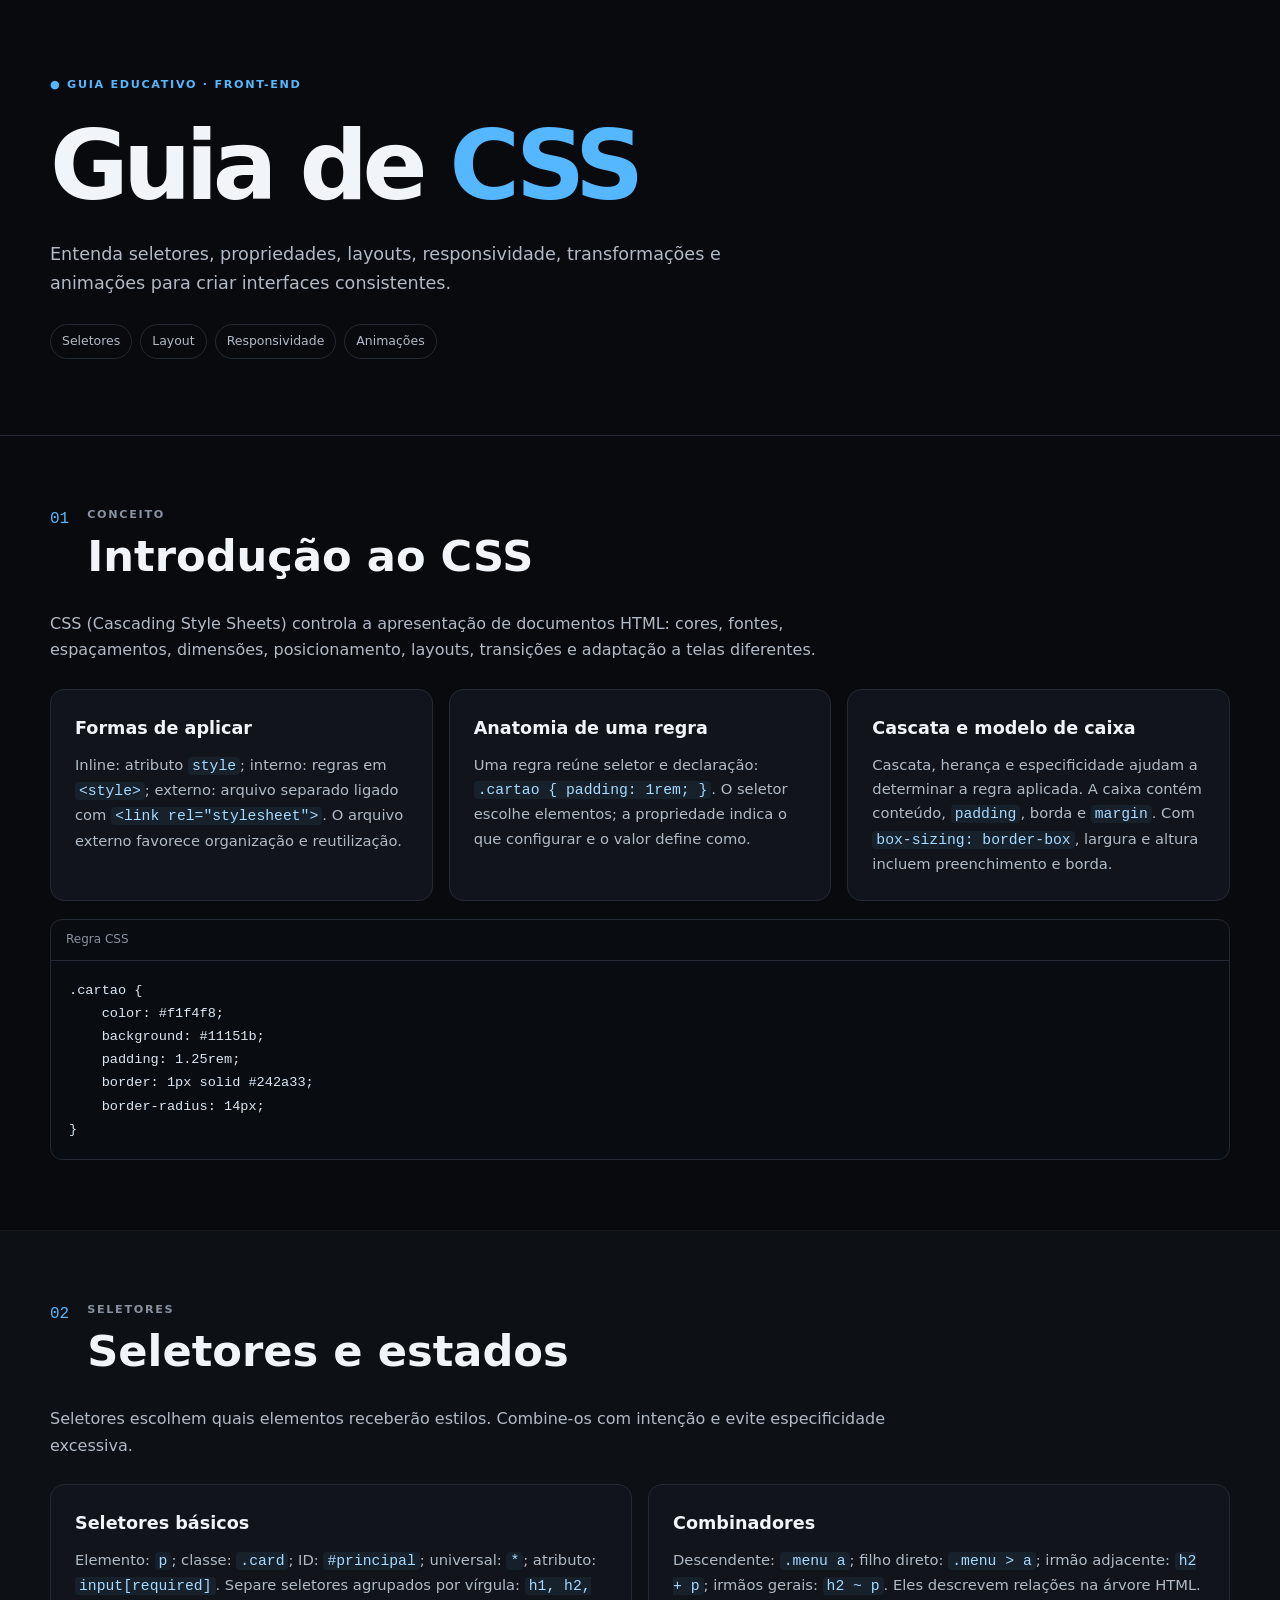
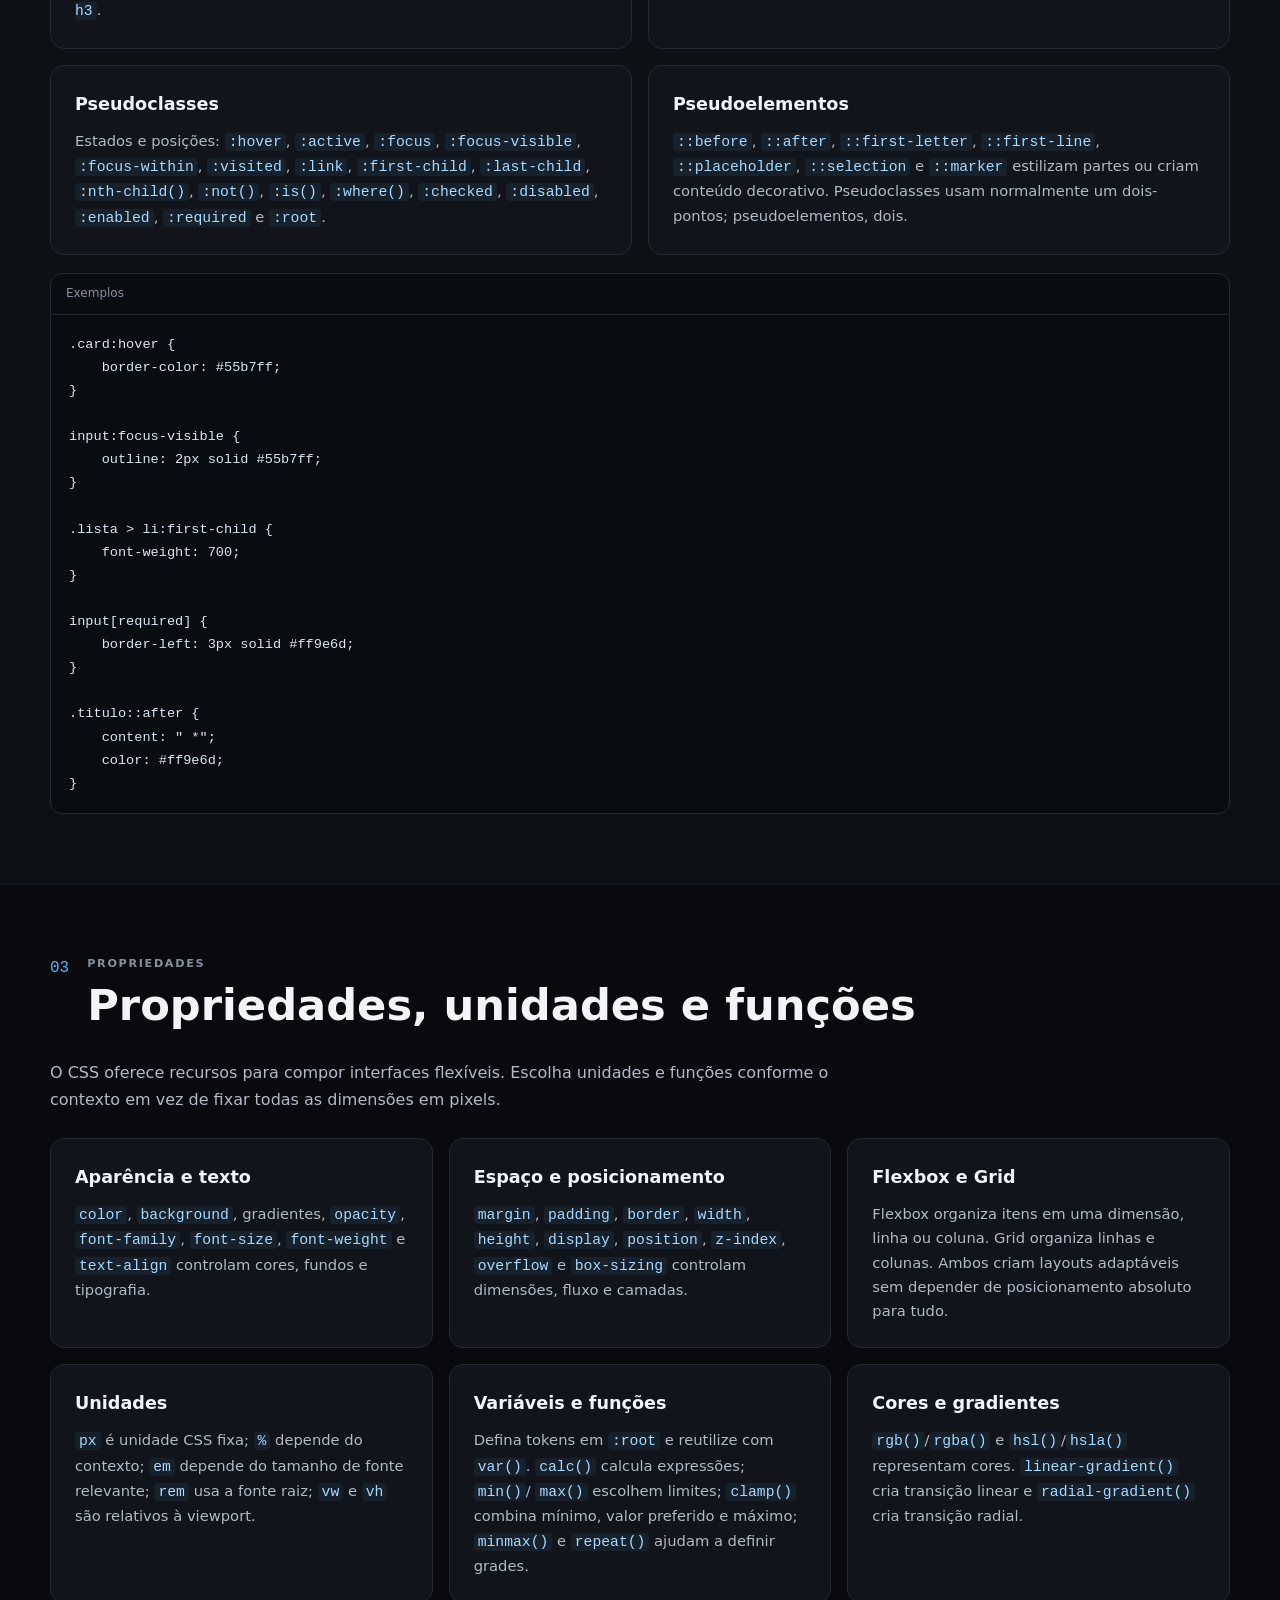
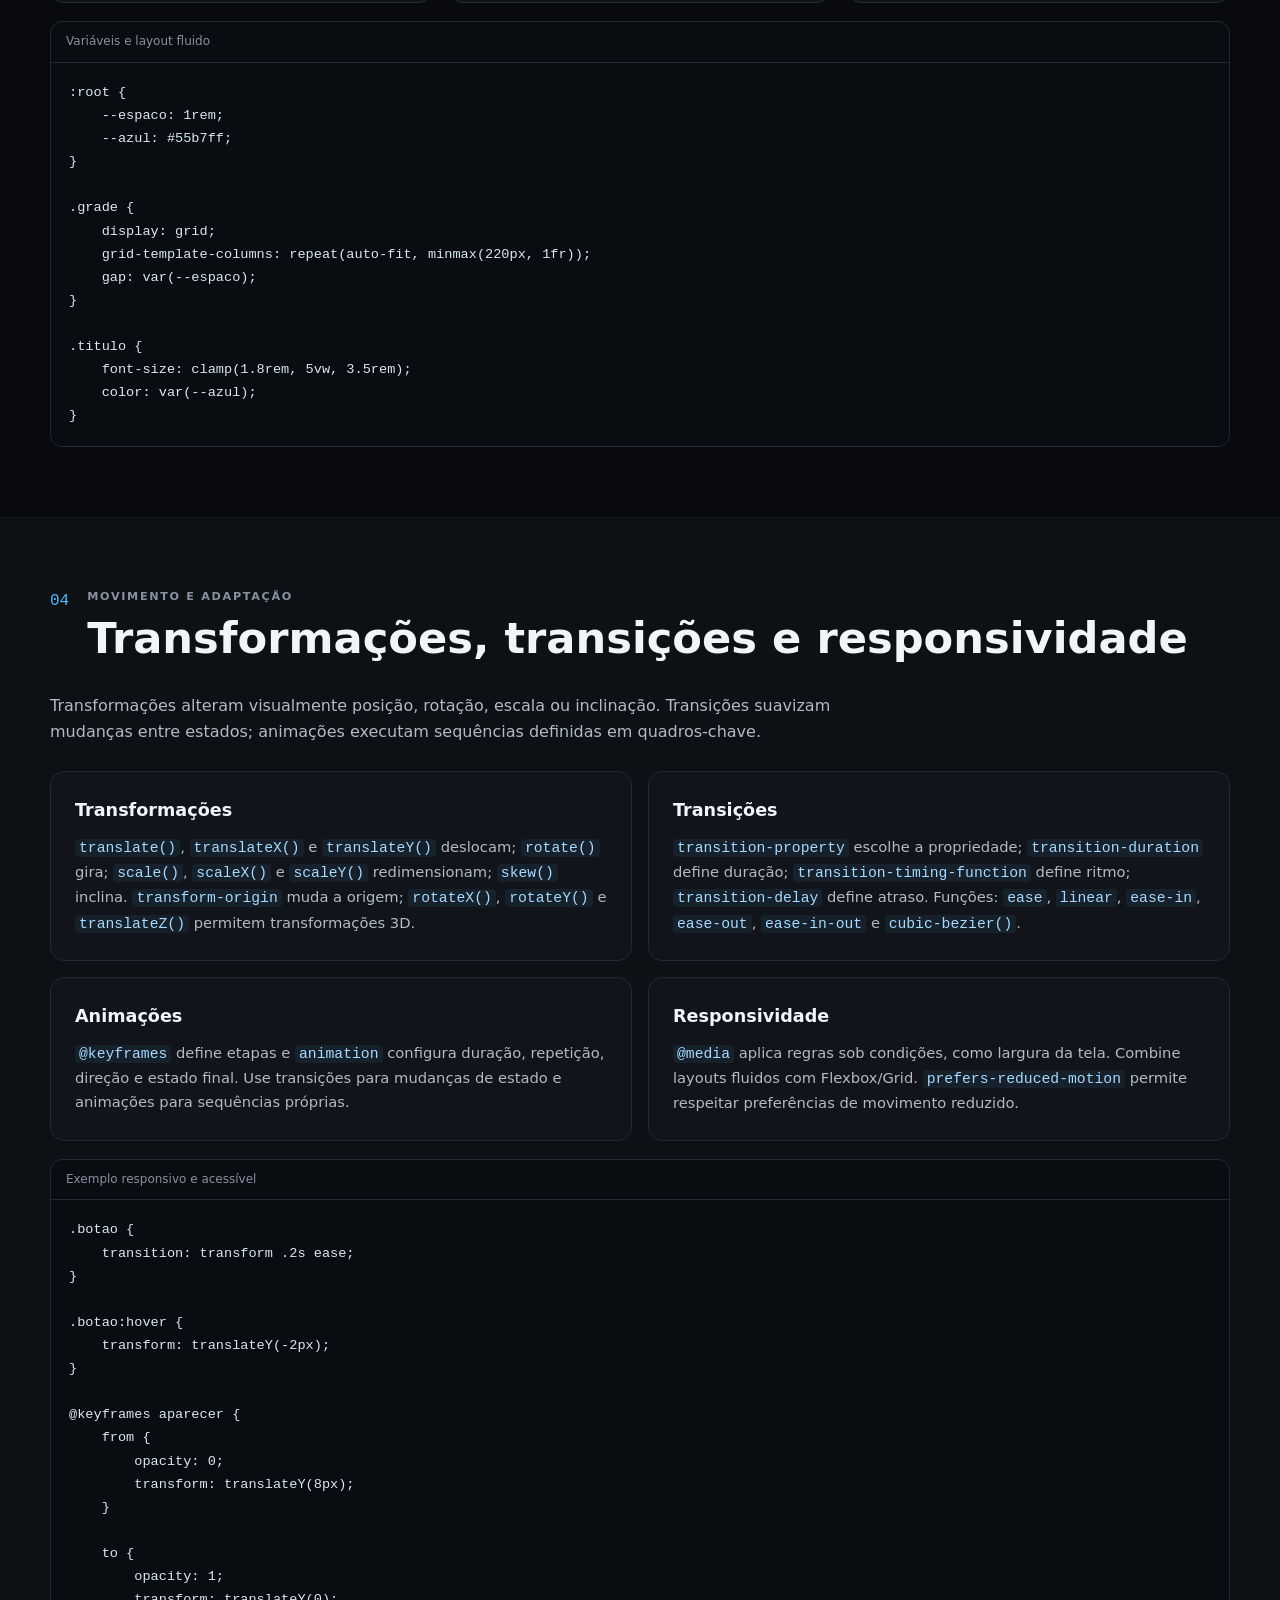
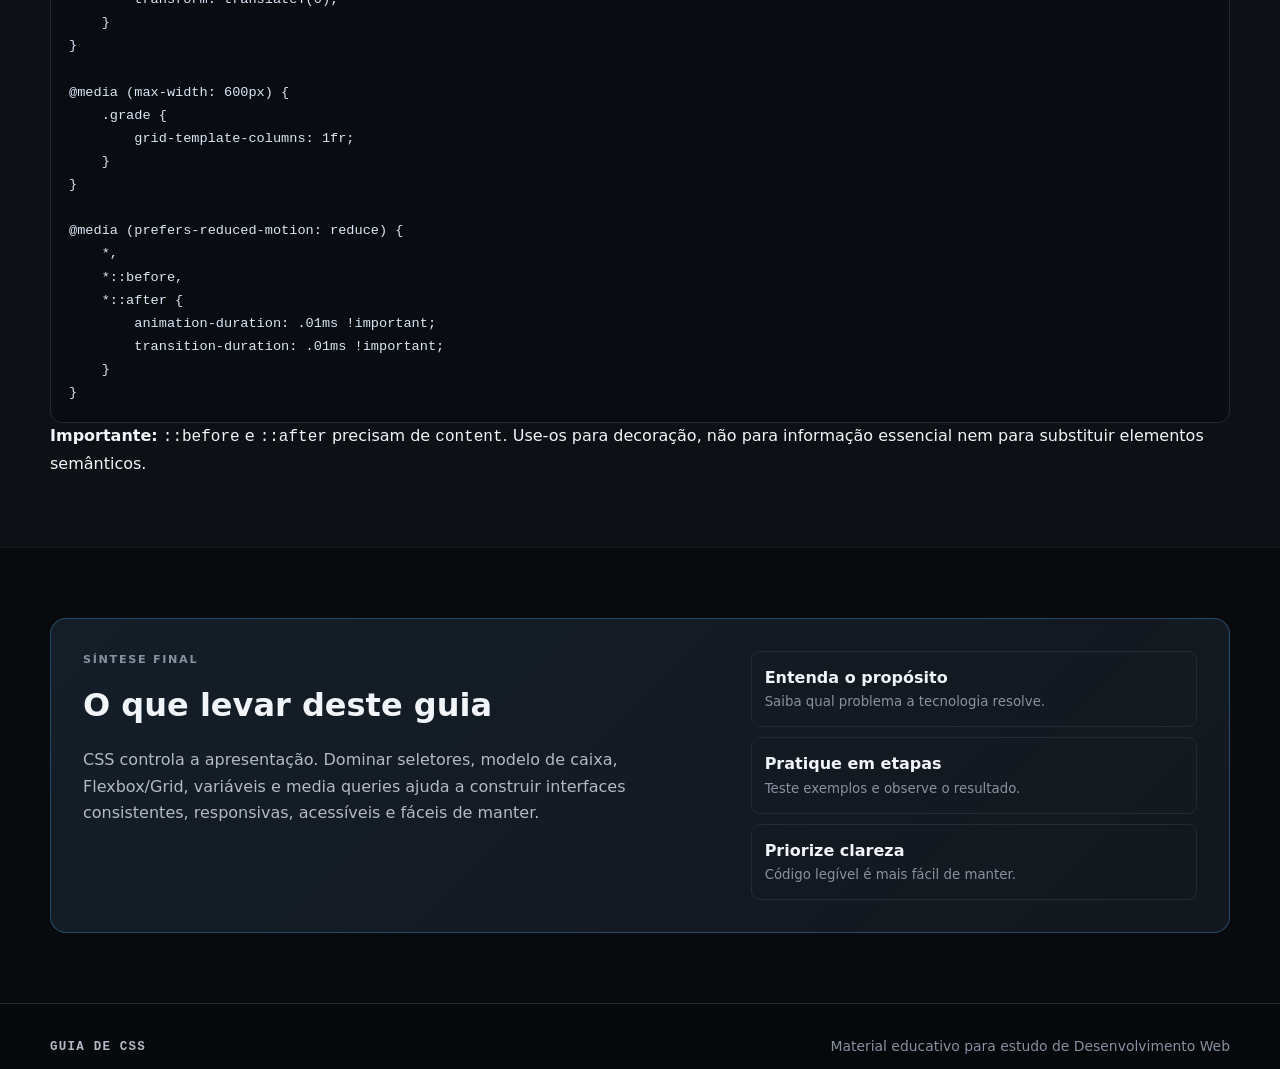
==== Guia/css.html @ 38a12466 "Atualizado" ====
<!DOCTYPE html>
<html lang="pt-BR">
<head>
    <meta charset="UTF-8">
    <meta name="viewport" content="width=device-width, initial-scale=1.0">
    <meta
        name="description"
        content="Entenda seletores, propriedades, layouts, responsividade, transformações e animações para criar interfaces consistentes."
    >
    <title>Guia de CSS | Guia Front-end</title>
    <link rel="stylesheet" href="estilo/guia.css">
</head>

<body>
    <header class="hero">
        <div class="container">
            <div class="point-one">
                ● GUIA EDUCATIVO · FRONT-END
            </div>

            <h1>
                Guia de <span>CSS</span>
            </h1>

            <p>
                Entenda seletores, propriedades, layouts, responsividade,
                transformações e animações para criar interfaces consistentes.
            </p>

            <div class="tags">
                <span>Seletores</span>
                <span>Layout</span>
                <span>Responsividade</span>
                <span>Animações</span>
            </div>

        </div>
    </header>

    <main>
        <section id="introducao">
            <div class="container">
                <div class="heading">
                    <span class="num">01</span>

                    <div>
                        <span class="label">CONCEITO</span>
                        <h2>Introdução ao CSS</h2>
                    </div>
                </div>

                <p class="introduction">
                    CSS (Cascading Style Sheets) controla a apresentação
                    de documentos HTML: cores, fontes, espaçamentos,
                    dimensões, posicionamento, layouts, transições e
                    adaptação a telas diferentes.
                </p>

                <div class="grid">
                    <article class="card">
                        <h3>Formas de aplicar</h3>

                        <p>
                            Inline: atributo <code>style</code>; interno:
                            regras em <code>&lt;style&gt;</code>; externo:
                            arquivo separado ligado com
                            <code>&lt;link rel="stylesheet"&gt;</code>.
                            O arquivo externo favorece organização e reutilização.
                        </p>
                    </article>

                    <article class="card">
                        <h3>Anatomia de uma regra</h3>

                        <p>
                            Uma regra reúne seletor e declaração:
                            <code>.cartao { padding: 1rem; }</code>.
                            O seletor escolhe elementos; a propriedade indica
                            o que configurar e o valor define como.
                        </p>
                    </article>

                    <article class="card">
                        <h3>Cascata e modelo de caixa</h3>

                        <p>
                            Cascata, herança e especificidade ajudam a
                            determinar a regra aplicada. A caixa contém
                            conteúdo, <code>padding</code>, borda e
                            <code>margin</code>. Com
                            <code>box-sizing: border-box</code>, largura
                            e altura incluem preenchimento e borda.
                        </p>
                    </article>
                </div>

                <!-- Exemplo de código -->
                <div class="code">
                    <div class="code-title">Regra CSS</div>

                    <pre><code>.cartao {
    color: #f1f4f8;
    background: #11151b;
    padding: 1.25rem;
    border: 1px solid #242a33;
    border-radius: 14px;
}</code></pre>
                </div>
            </div>
        </section>

        <section class="dark" id="fundamentos">
            <div class="container">
                <div class="heading">
                    <span class="num">02</span>

                    <div>
                        <span class="label">SELETORES</span>
                        <h2>Seletores e estados</h2>
                    </div>
                </div>

                <p class="introduction">
                    Seletores escolhem quais elementos receberão estilos.
                    Combine-os com intenção e evite especificidade excessiva.
                </p>

                <div class="grid two">
                    <article class="card">
                        <h3>Seletores básicos</h3>

                        <p>
                            Elemento: <code>p</code>; classe: <code>.card</code>;
                            ID: <code>#principal</code>; universal:
                            <code>*</code>; atributo:
                            <code>input[required]</code>. Separe seletores
                            agrupados por vírgula: <code>h1, h2, h3</code>.
                        </p>
                    </article>

                    <article class="card">
                        <h3>Combinadores</h3>

                        <p>
                            Descendente: <code>.menu a</code>; filho direto:
                            <code>.menu &gt; a</code>; irmão adjacente:
                            <code>h2 + p</code>; irmãos gerais:
                            <code>h2 ~ p</code>. Eles descrevem relações
                            na árvore HTML.
                        </p>
                    </article>

                    <article class="card">
                        <h3>Pseudoclasses</h3>

                        <p>
                            Estados e posições:
                            <code>:hover</code>, <code>:active</code>,
                            <code>:focus</code>, <code>:focus-visible</code>,
                            <code>:focus-within</code>, <code>:visited</code>,
                            <code>:link</code>, <code>:first-child</code>,
                            <code>:last-child</code>, <code>:nth-child()</code>,
                            <code>:not()</code>, <code>:is()</code>,
                            <code>:where()</code>, <code>:checked</code>,
                            <code>:disabled</code>, <code>:enabled</code>,
                            <code>:required</code> e <code>:root</code>.
                        </p>
                    </article>

                    <article class="card">
                        <h3>Pseudoelementos</h3>

                        <p>
                            <code>::before</code>, <code>::after</code>,
                            <code>::first-letter</code>,
                            <code>::first-line</code>,
                            <code>::placeholder</code>,
                            <code>::selection</code> e <code>::marker</code>
                            estilizam partes ou criam conteúdo decorativo.
                            Pseudoclasses usam normalmente um dois-pontos;
                            pseudoelementos, dois.
                        </p>
                    </article>
                </div>

                <!-- Exemplos de seletores -->
                <div class="code">
                    <div class="code-title">Exemplos</div>

                    <pre><code>.card:hover {
    border-color: #55b7ff;
}

input:focus-visible {
    outline: 2px solid #55b7ff;
}

.lista &gt; li:first-child {
    font-weight: 700;
}

input[required] {
    border-left: 3px solid #ff9e6d;
}

.titulo::after {
    content: " *";
    color: #ff9e6d;
}</code></pre>
                </div>
            </div>
        </section>

        <section id="exemplos">
            <div class="container">
                <div class="heading">
                    <span class="num">03</span>

                    <div>
                        <span class="label">PROPRIEDADES</span>
                        <h2>Propriedades, unidades e funções</h2>
                    </div>
                </div>

                <p class="introduction">
                    O CSS oferece recursos para compor interfaces flexíveis.
                    Escolha unidades e funções conforme o contexto em vez
                    de fixar todas as dimensões em pixels.
                </p>

                <div class="grid">
                    <article class="card">
                        <h3>Aparência e texto</h3>

                        <p>
                            <code>color</code>, <code>background</code>,
                            gradientes, <code>opacity</code>,
                            <code>font-family</code>, <code>font-size</code>,
                            <code>font-weight</code> e <code>text-align</code>
                            controlam cores, fundos e tipografia.
                        </p>
                    </article>

                    <article class="card">
                        <h3>Espaço e posicionamento</h3>

                        <p>
                            <code>margin</code>, <code>padding</code>,
                            <code>border</code>, <code>width</code>,
                            <code>height</code>, <code>display</code>,
                            <code>position</code>, <code>z-index</code>,
                            <code>overflow</code> e <code>box-sizing</code>
                            controlam dimensões, fluxo e camadas.
                        </p>
                    </article>

                    <article class="card">
                        <h3>Flexbox e Grid</h3>

                        <p>
                            Flexbox organiza itens em uma dimensão, linha
                            ou coluna. Grid organiza linhas e colunas.
                            Ambos criam layouts adaptáveis sem depender
                            de posicionamento absoluto para tudo.
                        </p>
                    </article>

                    <article class="card">
                        <h3>Unidades</h3>

                        <p>
                            <code>px</code> é unidade CSS fixa;
                            <code>%</code> depende do contexto;
                            <code>em</code> depende do tamanho de fonte
                            relevante; <code>rem</code> usa a fonte raiz;
                            <code>vw</code> e <code>vh</code> são relativos
                            à viewport.
                        </p>
                    </article>

                    <article class="card">
                        <h3>Variáveis e funções</h3>

                        <p>
                            Defina tokens em <code>:root</code> e reutilize
                            com <code>var()</code>. <code>calc()</code>
                            calcula expressões; <code>min()</code>/
                            <code>max()</code> escolhem limites;
                            <code>clamp()</code> combina mínimo, valor
                            preferido e máximo; <code>minmax()</code> e
                            <code>repeat()</code> ajudam a definir grades.
                        </p>
                    </article>

                    <article class="card">
                        <h3>Cores e gradientes</h3>

                        <p>
                            <code>rgb()</code>/<code>rgba()</code> e
                            <code>hsl()</code>/<code>hsla()</code>
                            representam cores. <code>linear-gradient()</code>
                            cria transição linear e <code>radial-gradient()</code>
                            cria transição radial.
                        </p>
                    </article>
                </div>

                <!-- Exemplo de variáveis e layout -->
                <div class="code">
                    <div class="code-title">Variáveis e layout fluido</div>

                    <pre><code>:root {
    --espaco: 1rem;
    --azul: #55b7ff;
}

.grade {
    display: grid;
    grid-template-columns: repeat(auto-fit, minmax(220px, 1fr));
    gap: var(--espaco);
}

.titulo {
    font-size: clamp(1.8rem, 5vw, 3.5rem);
    color: var(--azul);
}</code></pre>
                </div>
            </div>
        </section>

        <section class="dark" id="boas-praticas">
            <div class="container">
                <div class="heading">
                    <span class="num">04</span>

                    <div>
                        <span class="label">MOVIMENTO E ADAPTAÇÃO</span>
                        <h2>Transformações, transições e responsividade</h2>
                    </div>
                </div>

                <p class="introduction">
                    Transformações alteram visualmente posição, rotação,
                    escala ou inclinação. Transições suavizam mudanças
                    entre estados; animações executam sequências definidas
                    em quadros-chave.
                </p>

                <div class="grid two">
                    <article class="card">
                        <h3>Transformações</h3>

                        <p>
                            <code>translate()</code>, <code>translateX()</code>
                            e <code>translateY()</code> deslocam;
                            <code>rotate()</code> gira;
                            <code>scale()</code>, <code>scaleX()</code>
                            e <code>scaleY()</code> redimensionam;
                            <code>skew()</code> inclina.
                            <code>transform-origin</code> muda a origem;
                            <code>rotateX()</code>, <code>rotateY()</code>
                            e <code>translateZ()</code> permitem
                            transformações 3D.
                        </p>
                    </article>

                    <article class="card">
                        <h3>Transições</h3>

                        <p>
                            <code>transition-property</code> escolhe
                            a propriedade; <code>transition-duration</code>
                            define duração;
                            <code>transition-timing-function</code>
                            define ritmo; <code>transition-delay</code>
                            define atraso. Funções: <code>ease</code>,
                            <code>linear</code>, <code>ease-in</code>,
                            <code>ease-out</code>, <code>ease-in-out</code>
                            e <code>cubic-bezier()</code>.
                        </p>
                    </article>

                    <article class="card">
                        <h3>Animações</h3>

                        <p>
                            <code>@keyframes</code> define etapas e
                            <code>animation</code> configura duração,
                            repetição, direção e estado final. Use
                            transições para mudanças de estado e animações
                            para sequências próprias.
                        </p>
                    </article>

                    <article class="card">
                        <h3>Responsividade</h3>

                        <p>
                            <code>@media</code> aplica regras sob condições,
                            como largura da tela. Combine layouts fluidos
                            com Flexbox/Grid. <code>prefers-reduced-motion</code>
                            permite respeitar preferências de movimento
                            reduzido.
                        </p>
                    </article>
                </div>

                <!-- Exemplo de responsividade e acessibilidade -->
                <div class="code">
                    <div class="code-title">
                        Exemplo responsivo e acessível
                    </div>

                    <pre><code>.botao {
    transition: transform .2s ease;
}

.botao:hover {
    transform: translateY(-2px);
}

@keyframes aparecer {
    from {
        opacity: 0;
        transform: translateY(8px);
    }

    to {
        opacity: 1;
        transform: translateY(0);
    }
}

@media (max-width: 600px) {
    .grade {
        grid-template-columns: 1fr;
    }
}

@media (prefers-reduced-motion: reduce) {
    *,
    *::before,
    *::after {
        animation-duration: .01ms !important;
        transition-duration: .01ms !important;
    }
}</code></pre>
                </div>

                <div class="note">
                    <strong>Importante:</strong>
                    <code>::before</code> e <code>::after</code>
                    precisam de <code>content</code>. Use-os para decoração,
                    não para informação essencial nem para substituir
                    elementos semânticos.
                </div>
            </div>
        </section>

        <section id="resumo">
            <div class="container">
                <div class="summary">
                    <div>
                        <span class="label">SÍNTESE FINAL</span>

                        <h2>O que levar deste guia</h2>

                        <p>
                            CSS controla a apresentação. Dominar seletores,
                            modelo de caixa, Flexbox/Grid, variáveis e
                            media queries ajuda a construir interfaces
                            consistentes, responsivas, acessíveis e fáceis
                            de manter.
                        </p>
                    </div>

                    <div class="summary-list">

                        <div>
                            <strong>Entenda o propósito</strong>
                            <small>
                                Saiba qual problema a tecnologia resolve.
                            </small>
                        </div>

                        <div>
                            <strong>Pratique em etapas</strong>
                            <small>
                                Teste exemplos e observe o resultado.
                            </small>
                        </div>

                        <div>
                            <strong>Priorize clareza</strong>
                            <small>
                                Código legível é mais fácil de manter.
                            </small>
                        </div>
                    </div>
                </div>
            </div>
        </section>
    </main>

    <footer>
        <div class="container foot">
            <span>GUIA DE CSS</span>

            <p>
                Material educativo para estudo de Desenvolvimento Web
            </p>
        </div>
    </footer>
</body>
</html>
---- Guia/estilo/guia.css ----
* {
    box-sizing: border-box;
    margin: 0;
    padding: 0;
}

/* ========== VARIÁVEIS GLOBAIS =========== */
:root {
    --bg: #080a0e;
    --soft: #0d1015;
    --card: #11151b;
    --hover: #151a21;
    --border: #242a33;

    --text: #f1f4f8;
    --muted: #b2bac6;
    --quiet: #8791a0;

    --blue: #55b7ff;
    --blue-soft: #55b7ff1a;
    --purple: #a98cff;
    --green: #62d9a0;
    --orange: #ff9e6d;

    --radius: 14px;
    --max: 1180px;
}

/* ========= CONFIGURAÇÕES GERAIS ======= */

html {
    scroll-behavior: smooth;
    scroll-padding-top: 20px;
}

body {
    background: var(--bg);
    color: var(--text);
    font: 16px/1.65 Inter, ui-sans-serif, system-ui, sans-serif;
}

p {
    color: var(--muted);
}

a {
    color: var(--blue);
}

code,
pre {
    font-family: ui-monospace, Consolas, monospace;
}

p code,
li code {
    color: #a8d9ff;
    background: #55b7ff12;
    padding: 1px 4px;
    border-radius: 4px;
}

/* ======== CONTAINER ======== */
.container {
    width: min(var(--max), calc(100% - 48px));
    margin: auto;
}

/* ========= CABEÇALHO PRINCIPAL ========= */
.hero {
    padding: 76px 0;
    border-bottom: 1px solid var(--border);
}

.point-one,
.label {
    color: var(--blue);
    font-size: 0.7rem;
    font-weight: 700;
    letter-spacing: 0.15em;
}

.hero h1 {
    font-size: clamp(3rem, 8vw, 6rem);
    letter-spacing: -0.06em;
    line-height: 1.1;
    margin: 20px 0;
}

.hero h1 span {
    color: var(--blue);
}

.hero p {
    max-width: 760px;
    font-size: 1.1rem;
}

/* =========== TAGS DO CABEÇALHO ========== */
.tags {
    display: flex;
    flex-wrap: wrap;
    gap: 8px;
    margin-top: 26px;
}

.tags span {
    border: 1px solid var(--border);
    border-radius: 999px;
    padding: 6px 11px;
    color: var(--muted);
    font-size: 0.78rem;
}

/* ========= SEÇÕES =========== */
section {
    padding: 70px 0;
}

section.dark {
    background: var(--soft);
    border-block: 1px solid #ffffff08;
}

/* ========= TÍTULOS DAS SEÇÕES ========== */
.heading {
    display: flex;
    gap: 18px;
    margin-bottom: 28px;
}

.num {
    color: var(--blue);
    font-family: monospace;
}

.label {
    display: block;
    color: var(--quiet);
    margin-bottom: 7px;
}

.heading h2 {
    font-size: clamp(1.8rem, 4vw, 2.7rem);
    line-height: 1.2;
}

.introduction {
    max-width: 850px;
    margin-bottom: 25px;
}

/* ========= GRID E CARDS ======== */
.grid {
    display: grid;
    grid-template-columns: repeat(3, minmax(0, 1fr));
    gap: 16px;
}

.grid.two {
    grid-template-columns: repeat(2, minmax(0, 1fr));
}

.card {
    min-width: 0;
    padding: 24px;
    border: 1px solid var(--border);
    background: var(--card);
    border-radius: var(--radius);
}

.card h3 {
    font-size: 1.1rem;
    margin-bottom: 10px;
}

.card p,
.card li {
    font-size: 0.92rem;
}

.card ul {
    padding-left: 20px;
    color: var(--muted);
    margin-top: 8px;
}

/* ========= BLOCOS DE CÓDIGO ======== */
.code {
    margin-top: 18px;
    border: 1px solid var(--border);
    border-radius: 12px;
    overflow: hidden;
    background: #090c11;
}

.code-title {
    padding: 10px 15px;
    border-bottom: 1px solid var(--border);
    color: var(--quiet);
    font-size: 0.75rem;
}

pre {
    padding: 18px;
    overflow-x: auto;
    color: #dbe7f5;
    font-size: 0.85rem;
    line-height: 1.7;
}

/* =========== RESUMO FINAL ========== */
.summary {
    display: grid;
    grid-template-columns: 1fr 0.7fr;
    gap: 30px;
    padding: 32px;
    border: 1px solid #55b7ff4d;

    background:
        linear-gradient(
            135deg,
            #55b7ff0e,
            #55b7ff04
        ),
        var(--card);

    border-radius: 16px;
}

.summary h2 {
    font-size: 2rem;
    margin: 10px 0 15px;
}

.summary-list {
    display: grid;
    gap: 10px;
    align-content: center;
}

.summary-list div {
    padding: 13px;
    border: 1px solid var(--border);
    border-radius: 9px;
}

.summary-list small {
    display: block;
    color: var(--quiet);
}

/* ========= RODAPÉ ======== */
footer {
    background: #06080b;
    border-top: 1px solid var(--border);
}

.foot {
    min-height: 85px;
    display: flex;
    justify-content: space-between;
    align-items: center;
    gap: 15px;
}

.foot span {
    font: 700 0.78rem monospace;
    letter-spacing: 0.1em;
    color: var(--muted);
}

.foot p {
    font-size: 0.87rem;
    color: var(--quiet);
}

/* ========= RESPONSIVIDADE ======== */
/* Tablets e telas menores */
@media (max-width: 900px) {
    .grid {
        grid-template-columns: repeat(2, minmax(0, 1fr));
    }

    .summary {
        grid-template-columns: 1fr;
    }
}

/* Celulares */
@media (max-width: 620px) {
    .container {
        width: calc(100% - 32px);
    }

    .hero {
        padding: 55px 0;
    }

    .hero h1 {
        font-size: clamp(2.5rem, 12vw, 4rem);
    }

    section {
        padding: 52px 0;
    }

    .grid,
    .grid.two {
        grid-template-columns: 1fr;
    }

    .card {
        padding: 21px;
    }

    .summary {
        padding: 23px 19px;
    }

    .foot {
        padding: 20px 0;
        flex-direction: column;
        justify-content: center;
        text-align: center;
    }

    pre {
        font-size: 0.78rem;
        padding: 14px;
    }
}

/* ======== ACESSIBILIDADE: MOVIMENTO REDUZIDO ======= */
@media (prefers-reduced-motion: reduce) {
    html {
        scroll-behavior: auto;
    }

    *,
    *::before,
    *::after {
        transition: none !important;
        animation: none !important;
    }
}
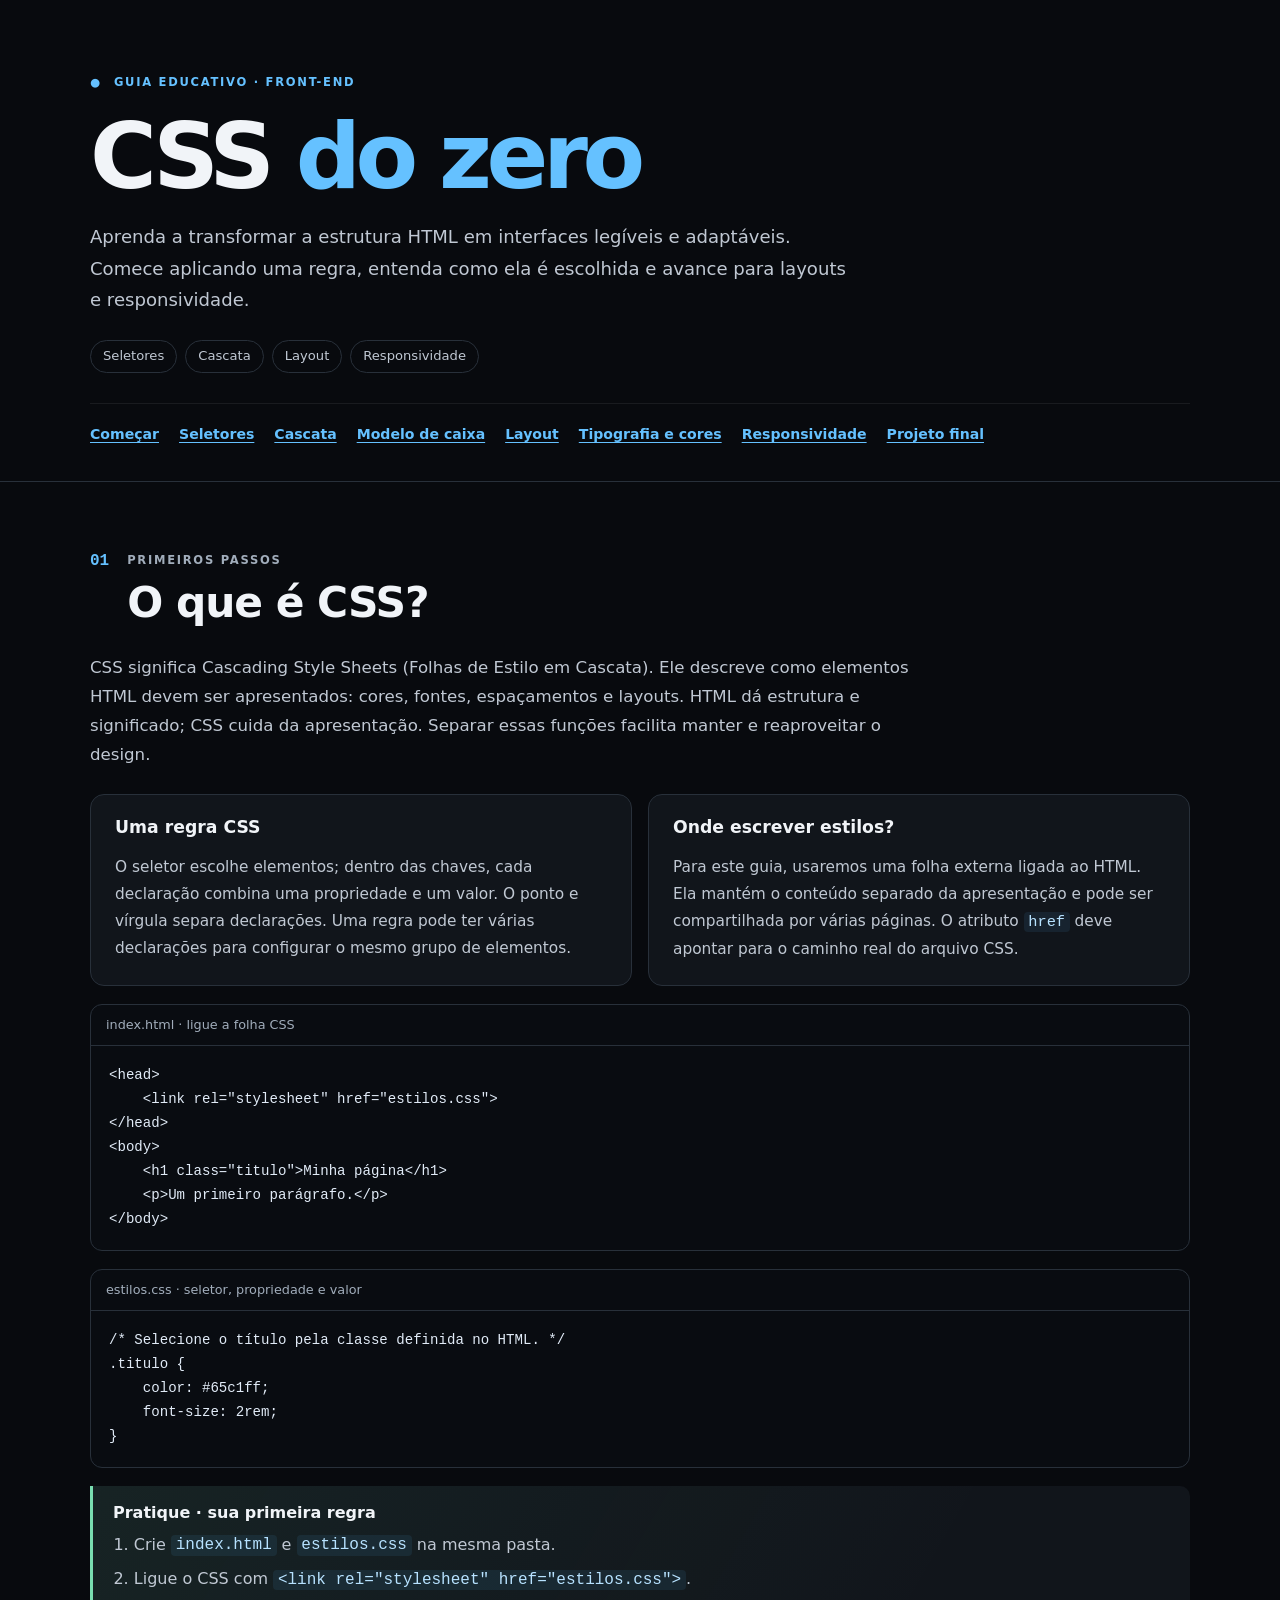
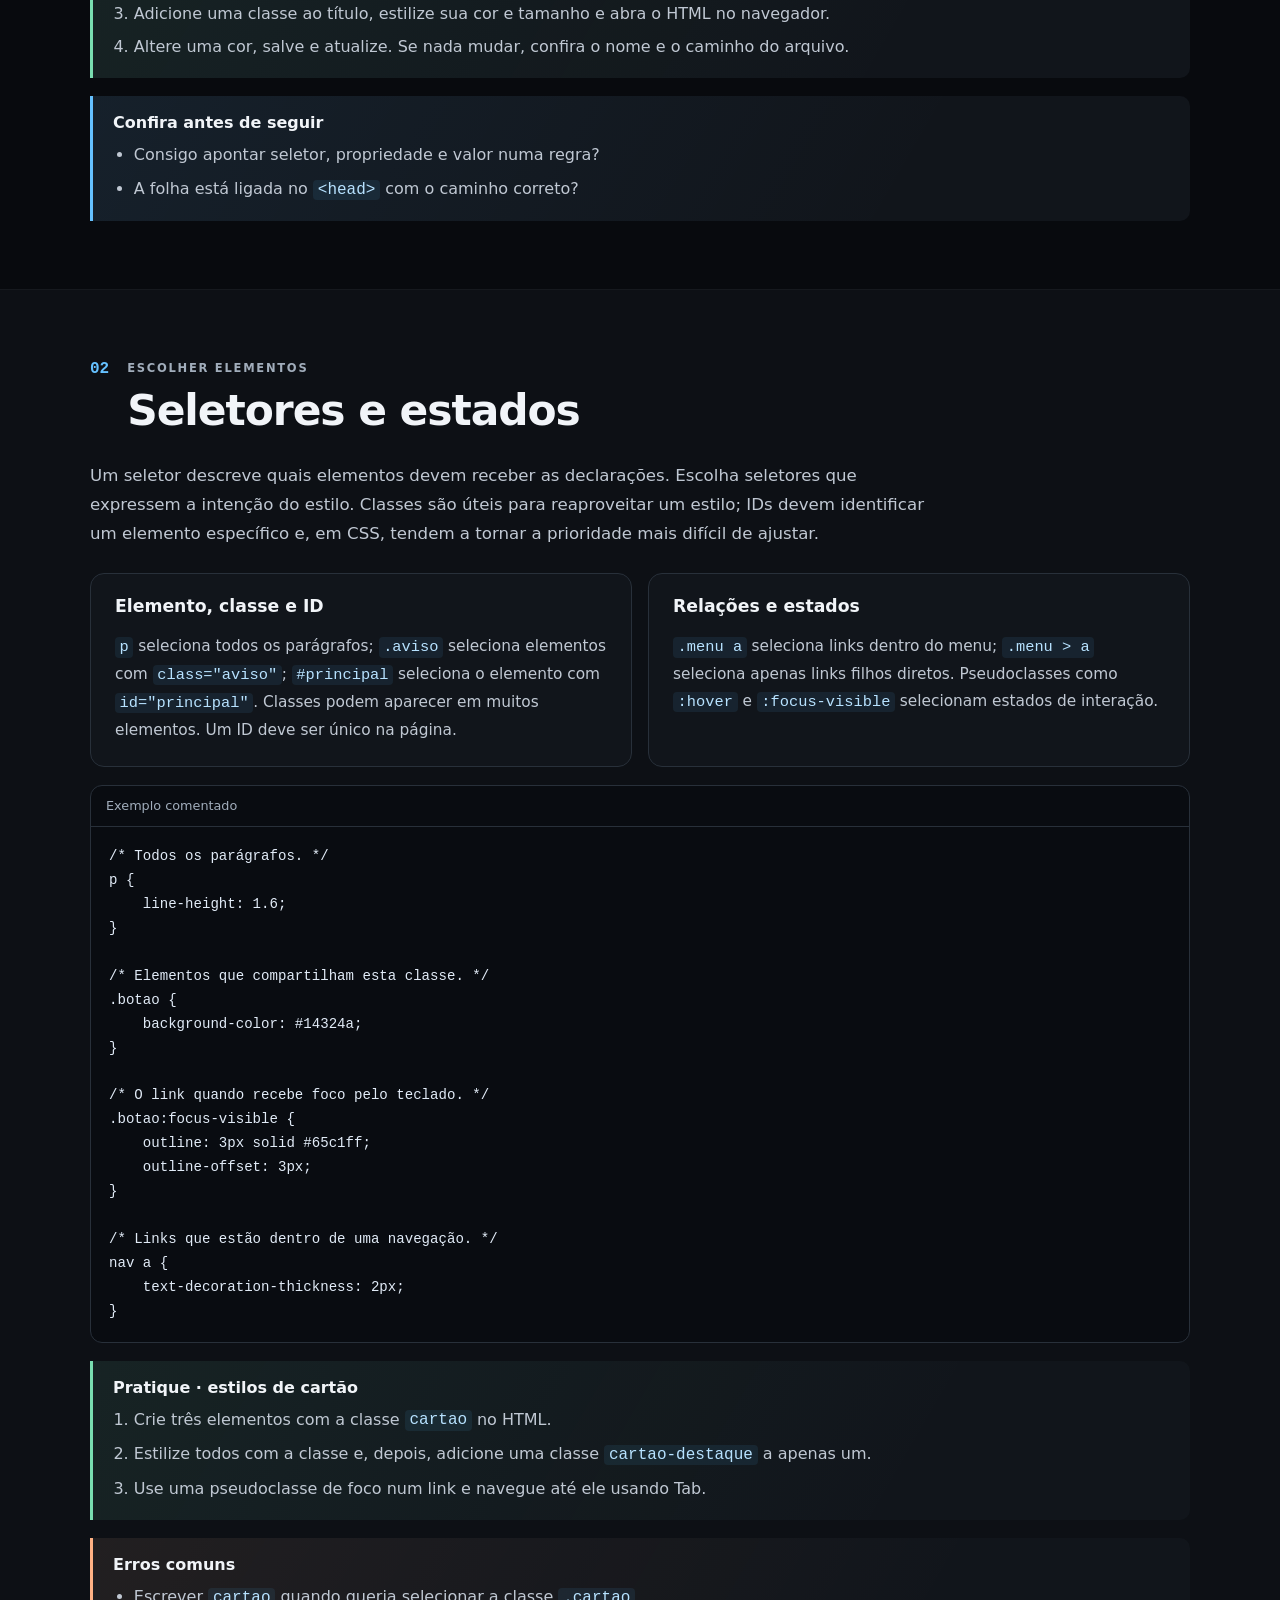
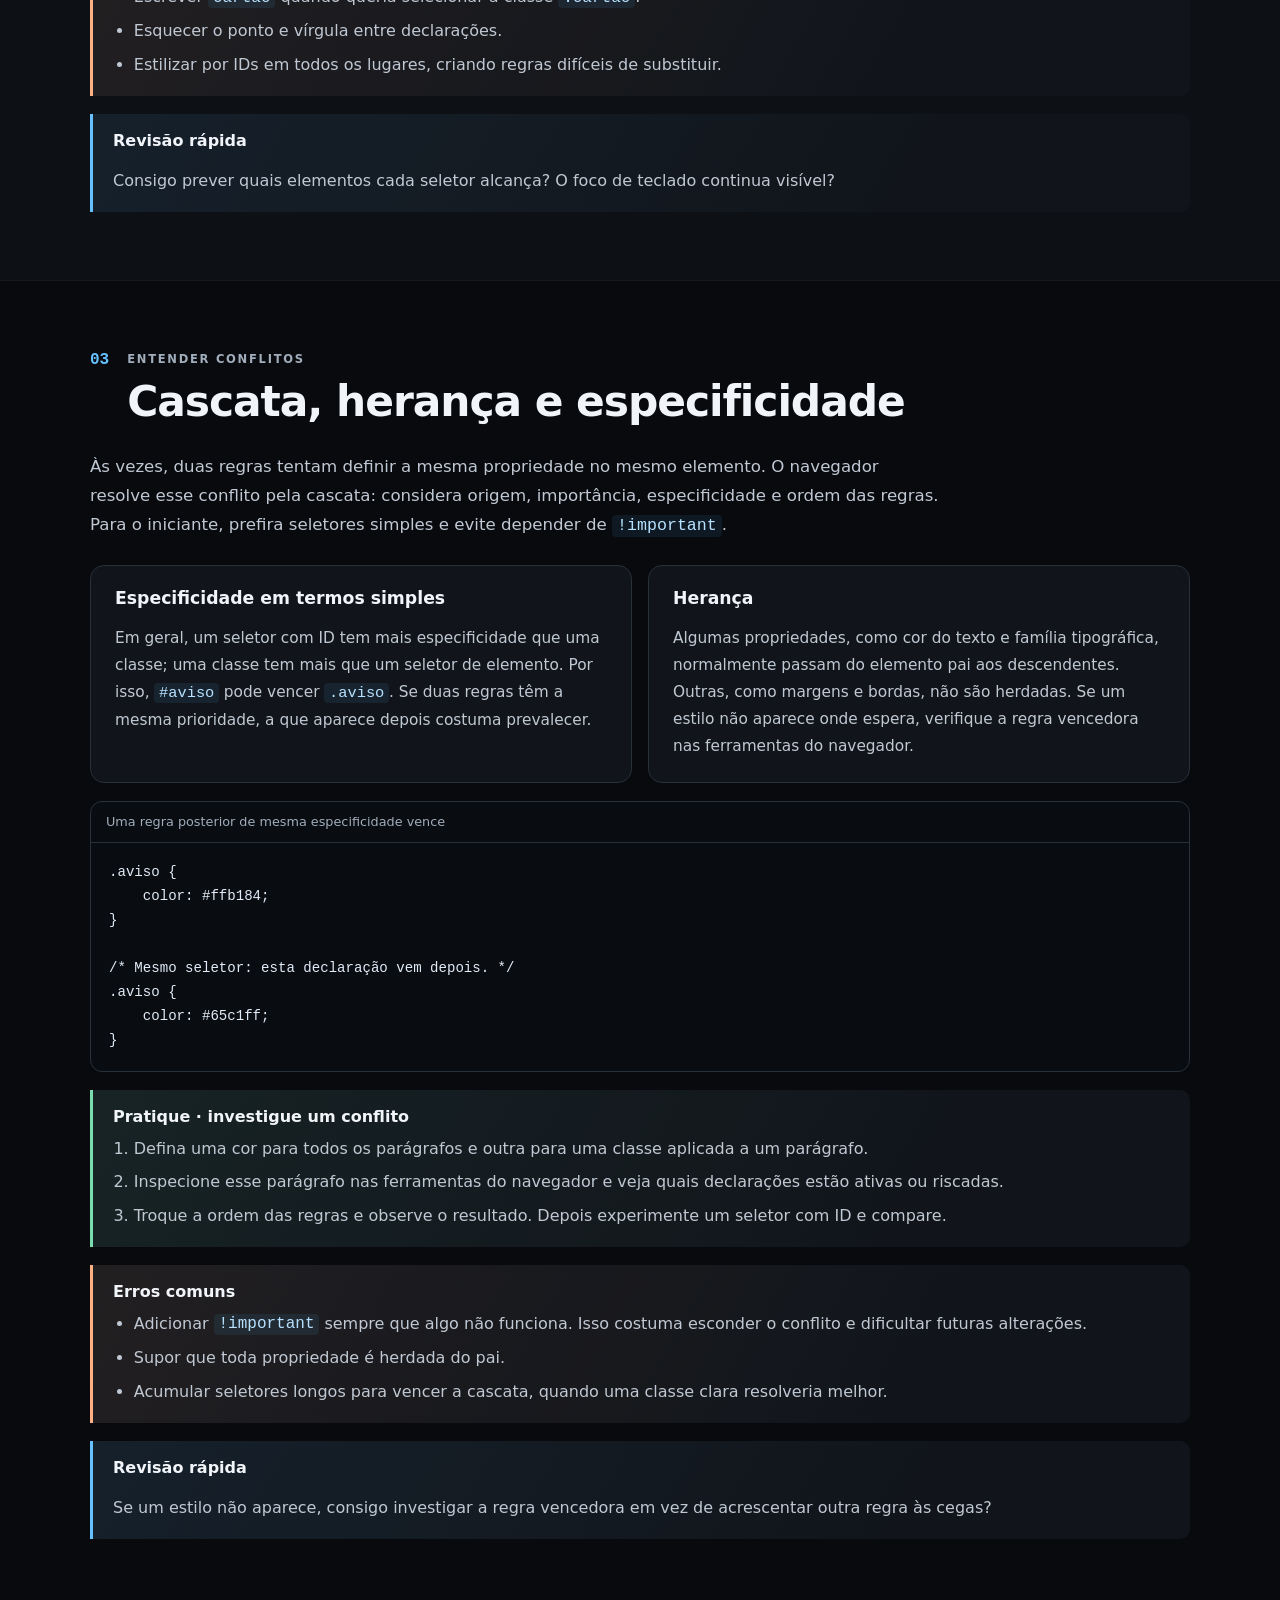
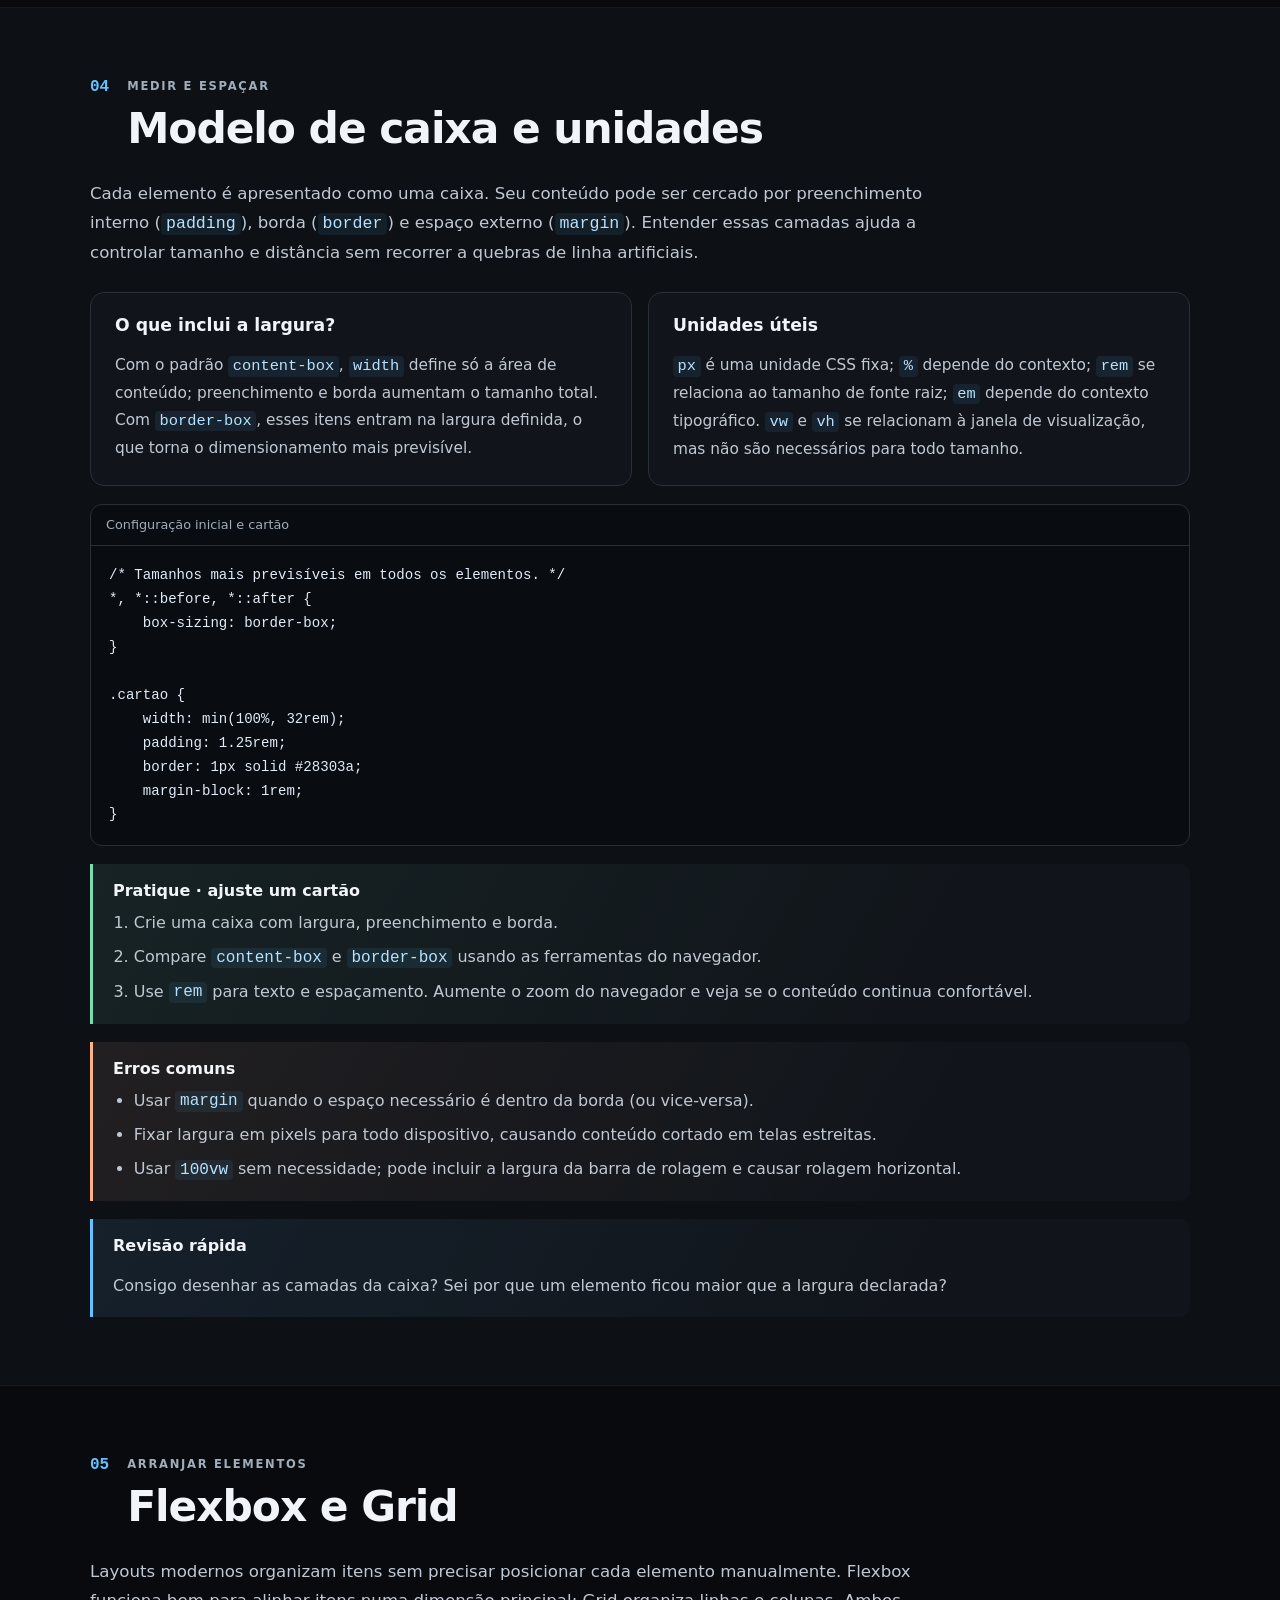
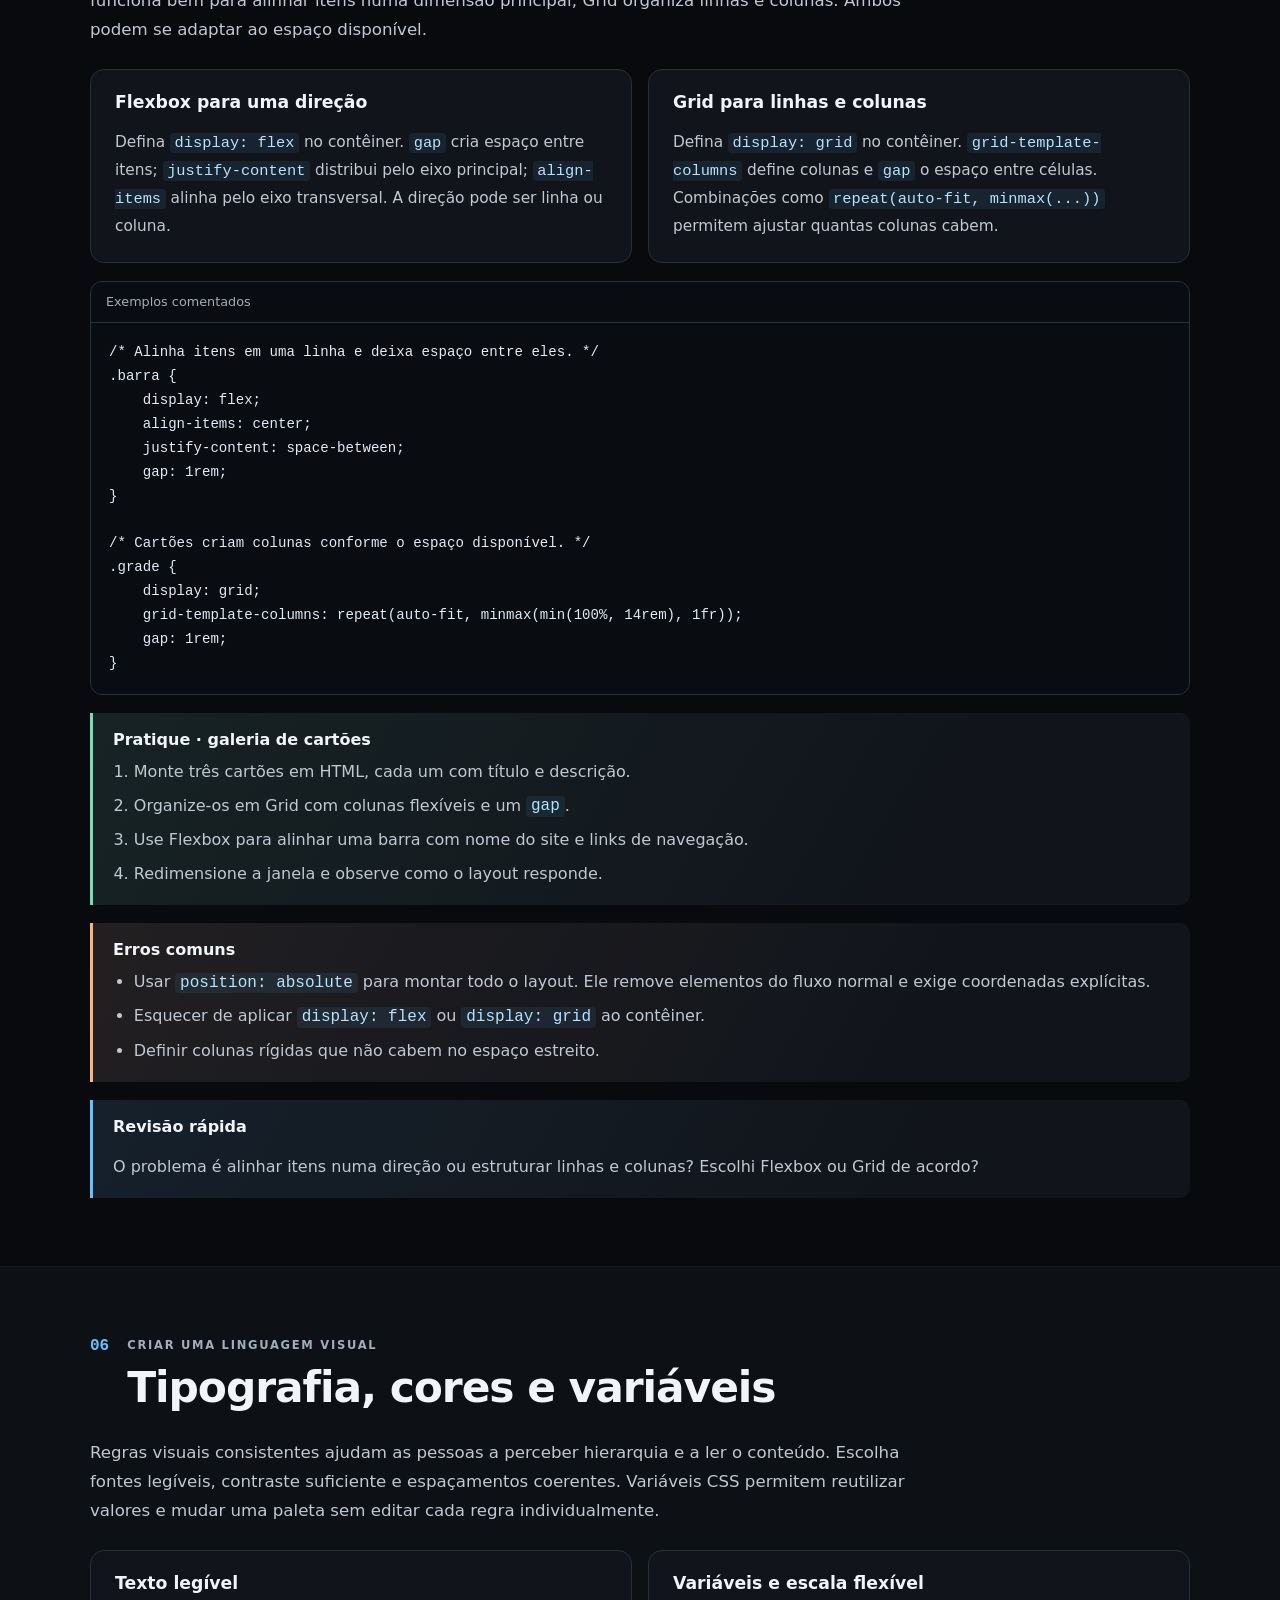
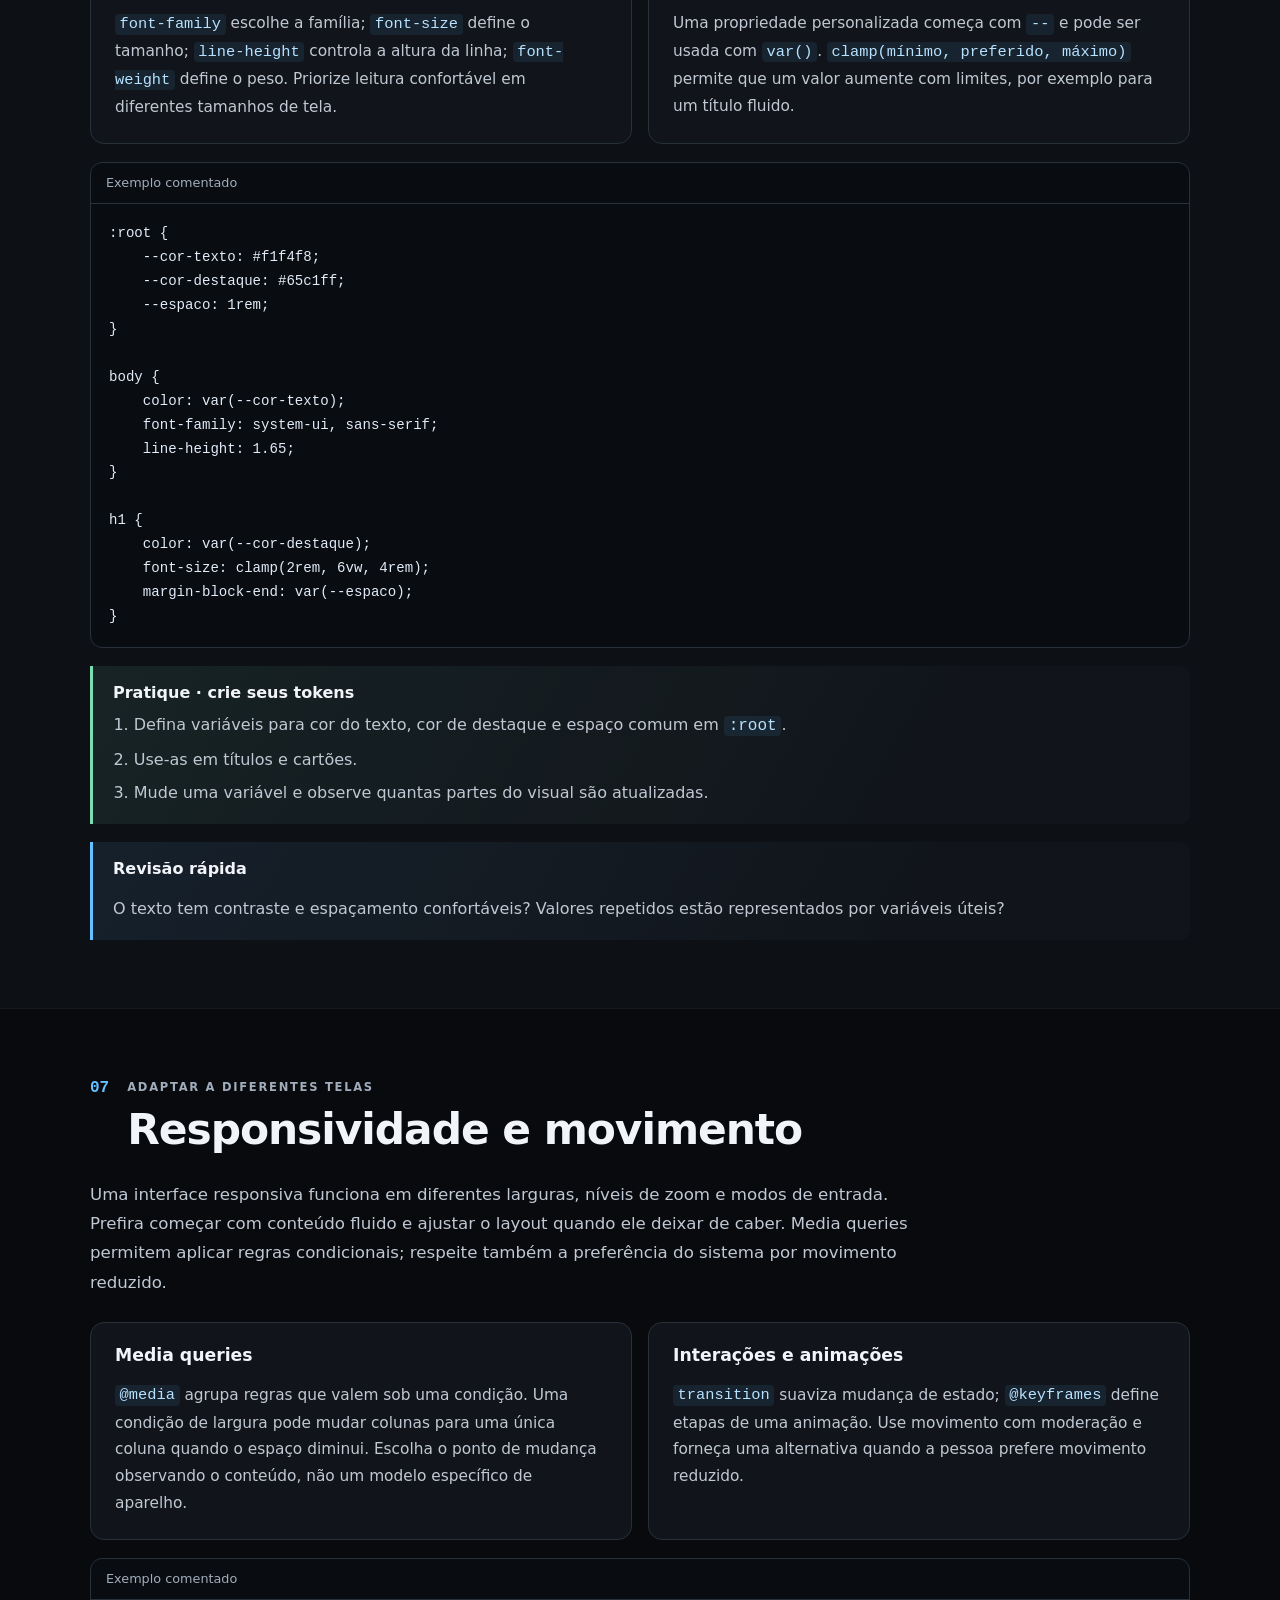
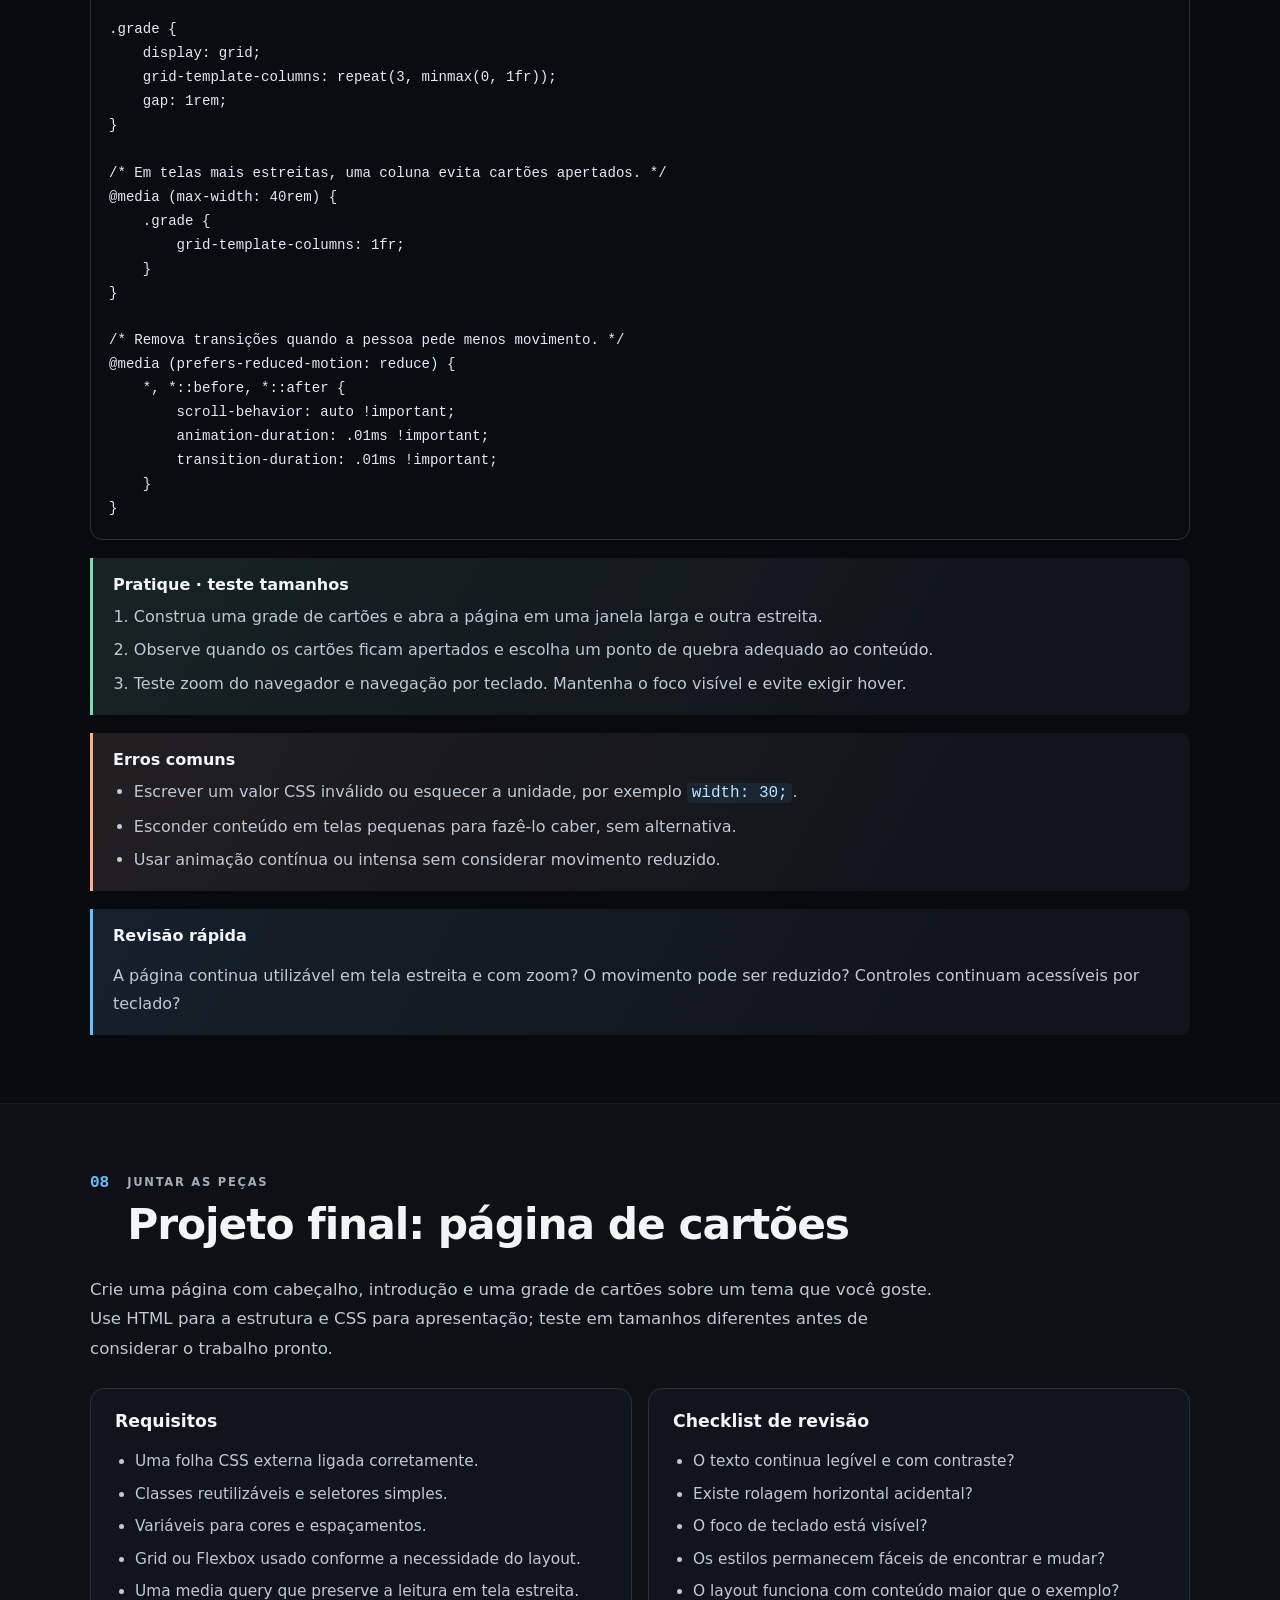
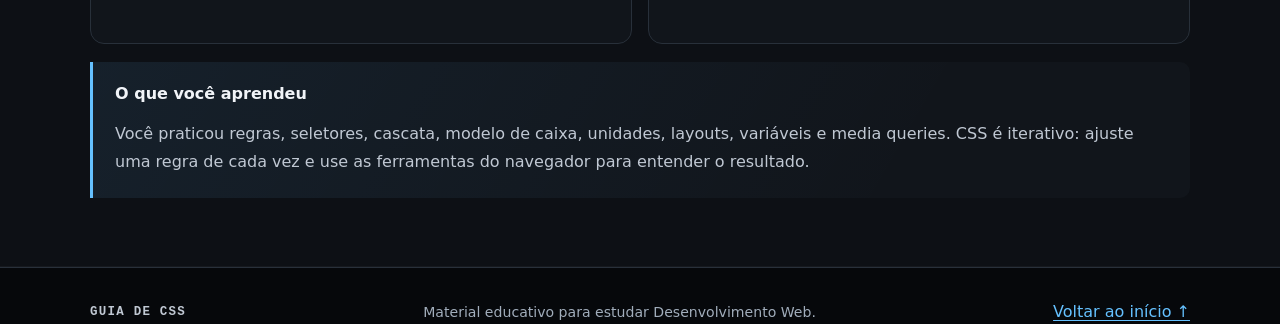
==== commit 83893df7: "Atualizado" ====
--- a/Guia/css.html
+++ b/Guia/css.html
@@ -1,514 +1,777 @@
 <!DOCTYPE html>
 <html lang="pt-BR">
 <head>
-    <meta charset="UTF-8">
-    <meta name="viewport" content="width=device-width, initial-scale=1.0">
+    <meta charset="utf-8">
+    <meta name="viewport" content="width=device-width, initial-scale=1">
     <meta
         name="description"
-        content="Entenda seletores, propriedades, layouts, responsividade, transformações e animações para criar interfaces consistentes."
+        content="Aprenda CSS do zero com uma trilha progressiva, exemplos comentados, exercícios e revisões práticas."
     >
-    <title>Guia de CSS | Guia Front-end</title>
+    <title>CSS do zero | Guia Front-end</title>
+
     <link rel="stylesheet" href="estilo/guia.css">
 </head>
 
 <body>
+    <a class="skip-link" href="#conteudo">Pular para o conteúdo</a>
+
     <header class="hero">
         <div class="container">
-            <div class="point-one">
-                ● GUIA EDUCATIVO · FRONT-END
-            </div>
-
-            <h1>
-                Guia de <span>CSS</span>
-            </h1>
-
-            <p>
-                Entenda seletores, propriedades, layouts, responsividade,
-                transformações e animações para criar interfaces consistentes.
+            <p class="eyebrow">
+                <span aria-hidden="true">●</span>
+                GUIA EDUCATIVO · FRONT-END
             </p>
 
-            <div class="tags">
-                <span>Seletores</span>
-                <span>Layout</span>
-                <span>Responsividade</span>
-                <span>Animações</span>
-            </div>
-
+            <h1>CSS <span>do zero</span></h1>
+
+            <p class="hero-lead">
+                Aprenda a transformar a estrutura HTML em interfaces legíveis e adaptáveis.
+                Comece aplicando uma regra, entenda como ela é escolhida e avance para
+                layouts e responsividade.
+            </p>
+
+            <ul class="tags" aria-label="Temas do guia">
+                <li>Seletores</li>
+                <li>Cascata</li>
+                <li>Layout</li>
+                <li>Responsividade</li>
+            </ul>
+
+            <nav class="toc" aria-label="Neste guia">
+                <a href="#comecar">Começar</a>
+                <a href="#seletores">Seletores</a>
+                <a href="#cascata">Cascata</a>
+                <a href="#caixa">Modelo de caixa</a>
+                <a href="#layout">Layout</a>
+                <a href="#visual">Tipografia e cores</a>
+                <a href="#responsivo">Responsividade</a>
+                <a href="#projeto">Projeto final</a>
+            </nav>
         </div>
     </header>
 
-    <main>
-        <section id="introducao">
+    <main id="conteudo">
+        <!-- 01 - Introdução ao CSS -->
+        <section id="comecar">
             <div class="container">
                 <div class="heading">
                     <span class="num">01</span>
 
                     <div>
-                        <span class="label">CONCEITO</span>
-                        <h2>Introdução ao CSS</h2>
+                        <p class="label">PRIMEIROS PASSOS</p>
+                        <h2>O que é CSS?</h2>
                     </div>
                 </div>
 
                 <p class="introduction">
-                    CSS (Cascading Style Sheets) controla a apresentação
-                    de documentos HTML: cores, fontes, espaçamentos,
-                    dimensões, posicionamento, layouts, transições e
-                    adaptação a telas diferentes.
+                    CSS significa <i>Cascading Style Sheets</i> (Folhas de Estilo em Cascata).
+                    Ele descreve como elementos HTML devem ser apresentados: cores, fontes,
+                    espaçamentos e layouts. HTML dá estrutura e significado; CSS cuida da
+                    apresentação. Separar essas funções facilita manter e reaproveitar o design.
                 </p>
 
-                <div class="grid">
-                    <article class="card">
-                        <h3>Formas de aplicar</h3>
-
-                        <p>
-                            Inline: atributo <code>style</code>; interno:
-                            regras em <code>&lt;style&gt;</code>; externo:
-                            arquivo separado ligado com
-                            <code>&lt;link rel="stylesheet"&gt;</code>.
-                            O arquivo externo favorece organização e reutilização.
-                        </p>
-                    </article>
-
-                    <article class="card">
-                        <h3>Anatomia de uma regra</h3>
-
-                        <p>
-                            Uma regra reúne seletor e declaração:
-                            <code>.cartao { padding: 1rem; }</code>.
-                            O seletor escolhe elementos; a propriedade indica
-                            o que configurar e o valor define como.
-                        </p>
-                    </article>
-
-                    <article class="card">
-                        <h3>Cascata e modelo de caixa</h3>
-
-                        <p>
-                            Cascata, herança e especificidade ajudam a
-                            determinar a regra aplicada. A caixa contém
-                            conteúdo, <code>padding</code>, borda e
-                            <code>margin</code>. Com
-                            <code>box-sizing: border-box</code>, largura
-                            e altura incluem preenchimento e borda.
-                        </p>
-                    </article>
-                </div>
-
-                <!-- Exemplo de código -->
+                <div class="grid two">
+                    <article class="card">
+                        <h3>Uma regra CSS</h3>
+
+                        <p>
+                            O seletor escolhe elementos; dentro das chaves, cada declaração
+                            combina uma propriedade e um valor. O ponto e vírgula separa
+                            declarações. Uma regra pode ter várias declarações para configurar
+                            o mesmo grupo de elementos.
+                        </p>
+                    </article>
+
+                    <article class="card">
+                        <h3>Onde escrever estilos?</h3>
+
+                        <p>
+                            Para este guia, usaremos uma folha externa ligada ao HTML.
+                            Ela mantém o conteúdo separado da apresentação e pode ser
+                            compartilhada por várias páginas. O atributo <code>href</code>
+                            deve apontar para o caminho real do arquivo CSS.
+                        </p>
+                    </article>
+                </div>
+
+                <!-- Exemplo de conexão entre HTML e CSS -->
                 <div class="code">
-                    <div class="code-title">Regra CSS</div>
-
-                    <pre><code>.cartao {
-    color: #f1f4f8;
-    background: #11151b;
-    padding: 1.25rem;
-    border: 1px solid #242a33;
-    border-radius: 14px;
+                    <p class="code-title">index.html · ligue a folha CSS</p>
+
+                    <pre><code>&lt;head&gt;
+    &lt;link rel="stylesheet" href="estilos.css"&gt;
+&lt;/head&gt;
+&lt;body&gt;
+    &lt;h1 class="titulo"&gt;Minha página&lt;/h1&gt;
+    &lt;p&gt;Um primeiro parágrafo.&lt;/p&gt;
+&lt;/body&gt;</code></pre>
+                </div>
+
+                <div class="code">
+                    <p class="code-title">estilos.css · seletor, propriedade e valor</p>
+
+                    <pre><code>/* Selecione o título pela classe definida no HTML. */
+.titulo {
+    color: #65c1ff;
+    font-size: 2rem;
 }</code></pre>
                 </div>
+
+                <!-- Exercício prático -->
+                <aside class="practice">
+                    <h3>Pratique · sua primeira regra</h3>
+
+                    <ol>
+                        <li>Crie <code>index.html</code> e <code>estilos.css</code> na mesma pasta.</li>
+                        <li>Ligue o CSS com <code>&lt;link rel="stylesheet" href="estilos.css"&gt;</code>.</li>
+                        <li>Adicione uma classe ao título, estilize sua cor e tamanho e abra o HTML no navegador.</li>
+                        <li>Altere uma cor, salve e atualize. Se nada mudar, confira o nome e o caminho do arquivo.</li>
+                    </ol>
+                </aside>
+
+                <!-- Verificação do aprendizado -->
+                <aside class="checkpoint">
+                    <h3>Confira antes de seguir</h3>
+
+                    <ul>
+                        <li>Consigo apontar seletor, propriedade e valor numa regra?</li>
+                        <li>A folha está ligada no <code>&lt;head&gt;</code> com o caminho correto?</li>
+                    </ul>
+                </aside>
             </div>
         </section>
 
-        <section class="dark" id="fundamentos">
+        <!-- 02 - Seletores e estados -->
+        <section class="dark" id="seletores">
             <div class="container">
                 <div class="heading">
                     <span class="num">02</span>
 
                     <div>
-                        <span class="label">SELETORES</span>
+                        <p class="label">ESCOLHER ELEMENTOS</p>
                         <h2>Seletores e estados</h2>
                     </div>
                 </div>
 
                 <p class="introduction">
-                    Seletores escolhem quais elementos receberão estilos.
-                    Combine-os com intenção e evite especificidade excessiva.
+                    Um seletor descreve quais elementos devem receber as declarações.
+                    Escolha seletores que expressem a intenção do estilo. Classes são úteis
+                    para reaproveitar um estilo; IDs devem identificar um elemento específico
+                    e, em CSS, tendem a tornar a prioridade mais difícil de ajustar.
                 </p>
 
                 <div class="grid two">
                     <article class="card">
-                        <h3>Seletores básicos</h3>
-
-                        <p>
-                            Elemento: <code>p</code>; classe: <code>.card</code>;
-                            ID: <code>#principal</code>; universal:
-                            <code>*</code>; atributo:
-                            <code>input[required]</code>. Separe seletores
-                            agrupados por vírgula: <code>h1, h2, h3</code>.
-                        </p>
-                    </article>
-
-                    <article class="card">
-                        <h3>Combinadores</h3>
-
-                        <p>
-                            Descendente: <code>.menu a</code>; filho direto:
-                            <code>.menu &gt; a</code>; irmão adjacente:
-                            <code>h2 + p</code>; irmãos gerais:
-                            <code>h2 ~ p</code>. Eles descrevem relações
-                            na árvore HTML.
-                        </p>
-                    </article>
-
-                    <article class="card">
-                        <h3>Pseudoclasses</h3>
-
-                        <p>
-                            Estados e posições:
-                            <code>:hover</code>, <code>:active</code>,
-                            <code>:focus</code>, <code>:focus-visible</code>,
-                            <code>:focus-within</code>, <code>:visited</code>,
-                            <code>:link</code>, <code>:first-child</code>,
-                            <code>:last-child</code>, <code>:nth-child()</code>,
-                            <code>:not()</code>, <code>:is()</code>,
-                            <code>:where()</code>, <code>:checked</code>,
-                            <code>:disabled</code>, <code>:enabled</code>,
-                            <code>:required</code> e <code>:root</code>.
-                        </p>
-                    </article>
-
-                    <article class="card">
-                        <h3>Pseudoelementos</h3>
-
-                        <p>
-                            <code>::before</code>, <code>::after</code>,
-                            <code>::first-letter</code>,
-                            <code>::first-line</code>,
-                            <code>::placeholder</code>,
-                            <code>::selection</code> e <code>::marker</code>
-                            estilizam partes ou criam conteúdo decorativo.
-                            Pseudoclasses usam normalmente um dois-pontos;
-                            pseudoelementos, dois.
+                        <h3>Elemento, classe e ID</h3>
+
+                        <p>
+                            <code>p</code> seleciona todos os parágrafos;
+                            <code>.aviso</code> seleciona elementos com
+                            <code>class="aviso"</code>;
+                            <code>#principal</code> seleciona o elemento com
+                            <code>id="principal"</code>. Classes podem aparecer em muitos
+                            elementos. Um ID deve ser único na página.
+                        </p>
+                    </article>
+
+                    <article class="card">
+                        <h3>Relações e estados</h3>
+
+                        <p>
+                            <code>.menu a</code> seleciona links dentro do menu;
+                            <code>.menu &gt; a</code> seleciona apenas links filhos diretos.
+                            Pseudoclasses como <code>:hover</code> e
+                            <code>:focus-visible</code> selecionam estados de interação.
                         </p>
                     </article>
                 </div>
 
                 <!-- Exemplos de seletores -->
                 <div class="code">
-                    <div class="code-title">Exemplos</div>
-
-                    <pre><code>.card:hover {
-    border-color: #55b7ff;
-}
-
-input:focus-visible {
-    outline: 2px solid #55b7ff;
-}
-
-.lista &gt; li:first-child {
-    font-weight: 700;
-}
-
-input[required] {
-    border-left: 3px solid #ff9e6d;
-}
-
-.titulo::after {
-    content: " *";
-    color: #ff9e6d;
+                    <p class="code-title">Exemplo comentado</p>
+
+                    <pre><code>/* Todos os parágrafos. */
+p {
+    line-height: 1.6;
+}
+
+/* Elementos que compartilham esta classe. */
+.botao {
+    background-color: #14324a;
+}
+
+/* O link quando recebe foco pelo teclado. */
+.botao:focus-visible {
+    outline: 3px solid #65c1ff;
+    outline-offset: 3px;
+}
+
+/* Links que estão dentro de uma navegação. */
+nav a {
+    text-decoration-thickness: 2px;
 }</code></pre>
                 </div>
+
+                <aside class="practice">
+                    <h3>Pratique · estilos de cartão</h3>
+
+                    <ol>
+                        <li>Crie três elementos com a classe <code>cartao</code> no HTML.</li>
+                        <li>Estilize todos com a classe e, depois, adicione uma classe <code>cartao-destaque</code> a apenas um.</li>
+                        <li>Use uma pseudoclasse de foco num link e navegue até ele usando Tab.</li>
+                    </ol>
+                </aside>
+
+                <aside class="mistakes">
+                    <h3>Erros comuns</h3>
+
+                    <ul>
+                        <li>Escrever <code>cartao</code> quando queria selecionar a classe <code>.cartao</code>.</li>
+                        <li>Esquecer o ponto e vírgula entre declarações.</li>
+                        <li>Estilizar por IDs em todos os lugares, criando regras difíceis de substituir.</li>
+                    </ul>
+                </aside>
+
+                <aside class="checkpoint">
+                    <h3>Revisão rápida</h3>
+
+                    <p>
+                        Consigo prever quais elementos cada seletor alcança?
+                        O foco de teclado continua visível?
+                    </p>
+                </aside>
             </div>
         </section>
 
-        <section id="exemplos">
+        <!-- 03 - Cascata, herança e especificidade -->
+        <section id="cascata">
             <div class="container">
                 <div class="heading">
                     <span class="num">03</span>
 
                     <div>
-                        <span class="label">PROPRIEDADES</span>
-                        <h2>Propriedades, unidades e funções</h2>
+                        <p class="label">ENTENDER CONFLITOS</p>
+                        <h2>Cascata, herança e especificidade</h2>
                     </div>
                 </div>
 
                 <p class="introduction">
-                    O CSS oferece recursos para compor interfaces flexíveis.
-                    Escolha unidades e funções conforme o contexto em vez
-                    de fixar todas as dimensões em pixels.
+                    Às vezes, duas regras tentam definir a mesma propriedade no mesmo elemento.
+                    O navegador resolve esse conflito pela cascata: considera origem, importância,
+                    especificidade e ordem das regras. Para o iniciante, prefira seletores simples
+                    e evite depender de <code>!important</code>.
                 </p>
 
-                <div class="grid">
-                    <article class="card">
-                        <h3>Aparência e texto</h3>
-
-                        <p>
-                            <code>color</code>, <code>background</code>,
-                            gradientes, <code>opacity</code>,
-                            <code>font-family</code>, <code>font-size</code>,
-                            <code>font-weight</code> e <code>text-align</code>
-                            controlam cores, fundos e tipografia.
-                        </p>
-                    </article>
-
-                    <article class="card">
-                        <h3>Espaço e posicionamento</h3>
-
-                        <p>
-                            <code>margin</code>, <code>padding</code>,
-                            <code>border</code>, <code>width</code>,
-                            <code>height</code>, <code>display</code>,
-                            <code>position</code>, <code>z-index</code>,
-                            <code>overflow</code> e <code>box-sizing</code>
-                            controlam dimensões, fluxo e camadas.
-                        </p>
-                    </article>
-
-                    <article class="card">
-                        <h3>Flexbox e Grid</h3>
-
-                        <p>
-                            Flexbox organiza itens em uma dimensão, linha
-                            ou coluna. Grid organiza linhas e colunas.
-                            Ambos criam layouts adaptáveis sem depender
-                            de posicionamento absoluto para tudo.
-                        </p>
-                    </article>
-
-                    <article class="card">
-                        <h3>Unidades</h3>
-
-                        <p>
-                            <code>px</code> é unidade CSS fixa;
-                            <code>%</code> depende do contexto;
-                            <code>em</code> depende do tamanho de fonte
-                            relevante; <code>rem</code> usa a fonte raiz;
-                            <code>vw</code> e <code>vh</code> são relativos
-                            à viewport.
-                        </p>
-                    </article>
-
-                    <article class="card">
-                        <h3>Variáveis e funções</h3>
-
-                        <p>
-                            Defina tokens em <code>:root</code> e reutilize
-                            com <code>var()</code>. <code>calc()</code>
-                            calcula expressões; <code>min()</code>/
-                            <code>max()</code> escolhem limites;
-                            <code>clamp()</code> combina mínimo, valor
-                            preferido e máximo; <code>minmax()</code> e
-                            <code>repeat()</code> ajudam a definir grades.
-                        </p>
-                    </article>
-
-                    <article class="card">
-                        <h3>Cores e gradientes</h3>
-
-                        <p>
-                            <code>rgb()</code>/<code>rgba()</code> e
-                            <code>hsl()</code>/<code>hsla()</code>
-                            representam cores. <code>linear-gradient()</code>
-                            cria transição linear e <code>radial-gradient()</code>
-                            cria transição radial.
-                        </p>
-                    </article>
-                </div>
-
-                <!-- Exemplo de variáveis e layout -->
+                <div class="grid two">
+                    <article class="card">
+                        <h3>Especificidade em termos simples</h3>
+
+                        <p>
+                            Em geral, um seletor com ID tem mais especificidade que uma classe;
+                            uma classe tem mais que um seletor de elemento. Por isso,
+                            <code>#aviso</code> pode vencer <code>.aviso</code>. Se duas regras
+                            têm a mesma prioridade, a que aparece depois costuma prevalecer.
+                        </p>
+                    </article>
+
+                    <article class="card">
+                        <h3>Herança</h3>
+
+                        <p>
+                            Algumas propriedades, como cor do texto e família tipográfica,
+                            normalmente passam do elemento pai aos descendentes. Outras,
+                            como margens e bordas, não são herdadas. Se um estilo não aparece
+                            onde espera, verifique a regra vencedora nas ferramentas do navegador.
+                        </p>
+                    </article>
+                </div>
+
+                <!-- Exemplo de conflito entre regras -->
                 <div class="code">
-                    <div class="code-title">Variáveis e layout fluido</div>
-
-                    <pre><code>:root {
-    --espaco: 1rem;
-    --azul: #55b7ff;
-}
-
-.grade {
-    display: grid;
-    grid-template-columns: repeat(auto-fit, minmax(220px, 1fr));
-    gap: var(--espaco);
-}
-
-.titulo {
-    font-size: clamp(1.8rem, 5vw, 3.5rem);
-    color: var(--azul);
+                    <p class="code-title">Uma regra posterior de mesma especificidade vence</p>
+
+                    <pre><code>.aviso {
+    color: #ffb184;
+}
+
+/* Mesmo seletor: esta declaração vem depois. */
+.aviso {
+    color: #65c1ff;
 }</code></pre>
                 </div>
+
+                <aside class="practice">
+                    <h3>Pratique · investigue um conflito</h3>
+
+                    <ol>
+                        <li>Defina uma cor para todos os parágrafos e outra para uma classe aplicada a um parágrafo.</li>
+                        <li>Inspecione esse parágrafo nas ferramentas do navegador e veja quais declarações estão ativas ou riscadas.</li>
+                        <li>Troque a ordem das regras e observe o resultado. Depois experimente um seletor com ID e compare.</li>
+                    </ol>
+                </aside>
+
+                <aside class="mistakes">
+                    <h3>Erros comuns</h3>
+
+                    <ul>
+                        <li>Adicionar <code>!important</code> sempre que algo não funciona. Isso costuma esconder o conflito e dificultar futuras alterações.</li>
+                        <li>Supor que toda propriedade é herdada do pai.</li>
+                        <li>Acumular seletores longos para vencer a cascata, quando uma classe clara resolveria melhor.</li>
+                    </ul>
+                </aside>
+
+                <aside class="checkpoint">
+                    <h3>Revisão rápida</h3>
+
+                    <p>
+                        Se um estilo não aparece, consigo investigar a regra vencedora
+                        em vez de acrescentar outra regra às cegas?
+                    </p>
+                </aside>
             </div>
         </section>
 
-        <section class="dark" id="boas-praticas">
+        <!-- 04 - Modelo de caixa e unidades -->
+        <section class="dark" id="caixa">
             <div class="container">
                 <div class="heading">
                     <span class="num">04</span>
 
                     <div>
-                        <span class="label">MOVIMENTO E ADAPTAÇÃO</span>
-                        <h2>Transformações, transições e responsividade</h2>
+                        <p class="label">MEDIR E ESPAÇAR</p>
+                        <h2>Modelo de caixa e unidades</h2>
                     </div>
                 </div>
 
                 <p class="introduction">
-                    Transformações alteram visualmente posição, rotação,
-                    escala ou inclinação. Transições suavizam mudanças
-                    entre estados; animações executam sequências definidas
-                    em quadros-chave.
+                    Cada elemento é apresentado como uma caixa. Seu conteúdo pode ser cercado
+                    por preenchimento interno (<code>padding</code>), borda (<code>border</code>)
+                    e espaço externo (<code>margin</code>). Entender essas camadas ajuda a
+                    controlar tamanho e distância sem recorrer a quebras de linha artificiais.
                 </p>
 
                 <div class="grid two">
                     <article class="card">
-                        <h3>Transformações</h3>
-
-                        <p>
-                            <code>translate()</code>, <code>translateX()</code>
-                            e <code>translateY()</code> deslocam;
-                            <code>rotate()</code> gira;
-                            <code>scale()</code>, <code>scaleX()</code>
-                            e <code>scaleY()</code> redimensionam;
-                            <code>skew()</code> inclina.
-                            <code>transform-origin</code> muda a origem;
-                            <code>rotateX()</code>, <code>rotateY()</code>
-                            e <code>translateZ()</code> permitem
-                            transformações 3D.
-                        </p>
-                    </article>
-
-                    <article class="card">
-                        <h3>Transições</h3>
-
-                        <p>
-                            <code>transition-property</code> escolhe
-                            a propriedade; <code>transition-duration</code>
-                            define duração;
-                            <code>transition-timing-function</code>
-                            define ritmo; <code>transition-delay</code>
-                            define atraso. Funções: <code>ease</code>,
-                            <code>linear</code>, <code>ease-in</code>,
-                            <code>ease-out</code>, <code>ease-in-out</code>
-                            e <code>cubic-bezier()</code>.
-                        </p>
-                    </article>
-
-                    <article class="card">
-                        <h3>Animações</h3>
-
-                        <p>
-                            <code>@keyframes</code> define etapas e
-                            <code>animation</code> configura duração,
-                            repetição, direção e estado final. Use
-                            transições para mudanças de estado e animações
-                            para sequências próprias.
-                        </p>
-                    </article>
-
-                    <article class="card">
-                        <h3>Responsividade</h3>
-
-                        <p>
-                            <code>@media</code> aplica regras sob condições,
-                            como largura da tela. Combine layouts fluidos
-                            com Flexbox/Grid. <code>prefers-reduced-motion</code>
-                            permite respeitar preferências de movimento
-                            reduzido.
-                        </p>
-                    </article>
-                </div>
-
-                <!-- Exemplo de responsividade e acessibilidade -->
+                        <h3>O que inclui a largura?</h3>
+
+                        <p>
+                            Com o padrão <code>content-box</code>, <code>width</code> define só
+                            a área de conteúdo; preenchimento e borda aumentam o tamanho total.
+                            Com <code>border-box</code>, esses itens entram na largura definida,
+                            o que torna o dimensionamento mais previsível.
+                        </p>
+                    </article>
+
+                    <article class="card">
+                        <h3>Unidades úteis</h3>
+
+                        <p>
+                            <code>px</code> é uma unidade CSS fixa; <code>%</code> depende do
+                            contexto; <code>rem</code> se relaciona ao tamanho de fonte raiz;
+                            <code>em</code> depende do contexto tipográfico. <code>vw</code>
+                            e <code>vh</code> se relacionam à janela de visualização, mas não
+                            são necessários para todo tamanho.
+                        </p>
+                    </article>
+                </div>
+
+                <!-- Exemplo do modelo de caixa -->
                 <div class="code">
-                    <div class="code-title">
-                        Exemplo responsivo e acessível
+                    <p class="code-title">Configuração inicial e cartão</p>
+
+                    <pre><code>/* Tamanhos mais previsíveis em todos os elementos. */
+*, *::before, *::after {
+    box-sizing: border-box;
+}
+
+.cartao {
+    width: min(100%, 32rem);
+    padding: 1.25rem;
+    border: 1px solid #28303a;
+    margin-block: 1rem;
+}</code></pre>
+                </div>
+
+                <aside class="practice">
+                    <h3>Pratique · ajuste um cartão</h3>
+
+                    <ol>
+                        <li>Crie uma caixa com largura, preenchimento e borda.</li>
+                        <li>Compare <code>content-box</code> e <code>border-box</code> usando as ferramentas do navegador.</li>
+                        <li>Use <code>rem</code> para texto e espaçamento. Aumente o zoom do navegador e veja se o conteúdo continua confortável.</li>
+                    </ol>
+                </aside>
+
+                <aside class="mistakes">
+                    <h3>Erros comuns</h3>
+
+                    <ul>
+                        <li>Usar <code>margin</code> quando o espaço necessário é dentro da borda (ou vice-versa).</li>
+                        <li>Fixar largura em pixels para todo dispositivo, causando conteúdo cortado em telas estreitas.</li>
+                        <li>Usar <code>100vw</code> sem necessidade; pode incluir a largura da barra de rolagem e causar rolagem horizontal.</li>
+                    </ul>
+                </aside>
+
+                <aside class="checkpoint">
+                    <h3>Revisão rápida</h3>
+
+                    <p>
+                        Consigo desenhar as camadas da caixa?
+                        Sei por que um elemento ficou maior que a largura declarada?
+                    </p>
+                </aside>
+            </div>
+        </section>
+
+        <!-- 05 - Flexbox e Grid -->
+        <section id="layout">
+            <div class="container">
+                <div class="heading">
+                    <span class="num">05</span>
+
+                    <div>
+                        <p class="label">ARRANJAR ELEMENTOS</p>
+                        <h2>Flexbox e Grid</h2>
                     </div>
-
-                    <pre><code>.botao {
-    transition: transform .2s ease;
-}
-
-.botao:hover {
-    transform: translateY(-2px);
-}
-
-@keyframes aparecer {
-    from {
-        opacity: 0;
-        transform: translateY(8px);
-    }
-
-    to {
-        opacity: 1;
-        transform: translateY(0);
-    }
-}
-
-@media (max-width: 600px) {
+                </div>
+
+                <p class="introduction">
+                    Layouts modernos organizam itens sem precisar posicionar cada elemento
+                    manualmente. Flexbox funciona bem para alinhar itens numa dimensão principal;
+                    Grid organiza linhas e colunas. Ambos podem se adaptar ao espaço disponível.
+                </p>
+
+                <div class="grid two">
+                    <article class="card">
+                        <h3>Flexbox para uma direção</h3>
+
+                        <p>
+                            Defina <code>display: flex</code> no contêiner. <code>gap</code>
+                            cria espaço entre itens; <code>justify-content</code> distribui
+                            pelo eixo principal; <code>align-items</code> alinha pelo eixo
+                            transversal. A direção pode ser linha ou coluna.
+                        </p>
+                    </article>
+
+                    <article class="card">
+                        <h3>Grid para linhas e colunas</h3>
+
+                        <p>
+                            Defina <code>display: grid</code> no contêiner.
+                            <code>grid-template-columns</code> define colunas e <code>gap</code>
+                            o espaço entre células. Combinações como
+                            <code>repeat(auto-fit, minmax(...))</code> permitem ajustar
+                            quantas colunas cabem.
+                        </p>
+                    </article>
+                </div>
+
+                <!-- Exemplos de Flexbox e Grid -->
+                <div class="code">
+                    <p class="code-title">Exemplos comentados</p>
+
+                    <pre><code>/* Alinha itens em uma linha e deixa espaço entre eles. */
+.barra {
+    display: flex;
+    align-items: center;
+    justify-content: space-between;
+    gap: 1rem;
+}
+
+/* Cartões criam colunas conforme o espaço disponível. */
+.grade {
+    display: grid;
+    grid-template-columns: repeat(auto-fit, minmax(min(100%, 14rem), 1fr));
+    gap: 1rem;
+}</code></pre>
+                </div>
+
+                <aside class="practice">
+                    <h3>Pratique · galeria de cartões</h3>
+
+                    <ol>
+                        <li>Monte três cartões em HTML, cada um com título e descrição.</li>
+                        <li>Organize-os em Grid com colunas flexíveis e um <code>gap</code>.</li>
+                        <li>Use Flexbox para alinhar uma barra com nome do site e links de navegação.</li>
+                        <li>Redimensione a janela e observe como o layout responde.</li>
+                    </ol>
+                </aside>
+
+                <aside class="mistakes">
+                    <h3>Erros comuns</h3>
+
+                    <ul>
+                        <li>Usar <code>position: absolute</code> para montar todo o layout. Ele remove elementos do fluxo normal e exige coordenadas explícitas.</li>
+                        <li>Esquecer de aplicar <code>display: flex</code> ou <code>display: grid</code> ao contêiner.</li>
+                        <li>Definir colunas rígidas que não cabem no espaço estreito.</li>
+                    </ul>
+                </aside>
+
+                <aside class="checkpoint">
+                    <h3>Revisão rápida</h3>
+
+                    <p>
+                        O problema é alinhar itens numa direção ou estruturar linhas
+                        e colunas? Escolhi Flexbox ou Grid de acordo?
+                    </p>
+                </aside>
+            </div>
+        </section>
+
+        <!-- 06 - Tipografia, cores e variáveis -->
+        <section class="dark" id="visual">
+            <div class="container">
+                <div class="heading">
+                    <span class="num">06</span>
+
+                    <div>
+                        <p class="label">CRIAR UMA LINGUAGEM VISUAL</p>
+                        <h2>Tipografia, cores e variáveis</h2>
+                    </div>
+                </div>
+
+                <p class="introduction">
+                    Regras visuais consistentes ajudam as pessoas a perceber hierarquia
+                    e a ler o conteúdo. Escolha fontes legíveis, contraste suficiente
+                    e espaçamentos coerentes. Variáveis CSS permitem reutilizar valores
+                    e mudar uma paleta sem editar cada regra individualmente.
+                </p>
+
+                <div class="grid two">
+                    <article class="card">
+                        <h3>Texto legível</h3>
+
+                        <p>
+                            <code>font-family</code> escolhe a família;
+                            <code>font-size</code> define o tamanho;
+                            <code>line-height</code> controla a altura da linha;
+                            <code>font-weight</code> define o peso. Priorize leitura
+                            confortável em diferentes tamanhos de tela.
+                        </p>
+                    </article>
+
+                    <article class="card">
+                        <h3>Variáveis e escala flexível</h3>
+
+                        <p>
+                            Uma propriedade personalizada começa com <code>--</code>
+                            e pode ser usada com <code>var()</code>.
+                            <code>clamp(mínimo, preferido, máximo)</code> permite que
+                            um valor aumente com limites, por exemplo para um título fluido.
+                        </p>
+                    </article>
+                </div>
+
+                <!-- Exemplo de variáveis CSS -->
+                <div class="code">
+                    <p class="code-title">Exemplo comentado</p>
+
+                    <pre><code>:root {
+    --cor-texto: #f1f4f8;
+    --cor-destaque: #65c1ff;
+    --espaco: 1rem;
+}
+
+body {
+    color: var(--cor-texto);
+    font-family: system-ui, sans-serif;
+    line-height: 1.65;
+}
+
+h1 {
+    color: var(--cor-destaque);
+    font-size: clamp(2rem, 6vw, 4rem);
+    margin-block-end: var(--espaco);
+}</code></pre>
+                </div>
+
+                <aside class="practice">
+                    <h3>Pratique · crie seus tokens</h3>
+
+                    <ol>
+                        <li>Defina variáveis para cor do texto, cor de destaque e espaço comum em <code>:root</code>.</li>
+                        <li>Use-as em títulos e cartões.</li>
+                        <li>Mude uma variável e observe quantas partes do visual são atualizadas.</li>
+                    </ol>
+                </aside>
+
+                <aside class="checkpoint">
+                    <h3>Revisão rápida</h3>
+
+                    <p>
+                        O texto tem contraste e espaçamento confortáveis?
+                        Valores repetidos estão representados por variáveis úteis?
+                    </p>
+                </aside>
+            </div>
+        </section>
+
+        <!-- 07 - Responsividade e movimento -->
+        <section id="responsivo">
+            <div class="container">
+                <div class="heading">
+                    <span class="num">07</span>
+
+                    <div>
+                        <p class="label">ADAPTAR A DIFERENTES TELAS</p>
+                        <h2>Responsividade e movimento</h2>
+                    </div>
+                </div>
+
+                <p class="introduction">
+                    Uma interface responsiva funciona em diferentes larguras, níveis de zoom
+                    e modos de entrada. Prefira começar com conteúdo fluido e ajustar o layout
+                    quando ele deixar de caber. Media queries permitem aplicar regras
+                    condicionais; respeite também a preferência do sistema por movimento reduzido.
+                </p>
+
+                <div class="grid two">
+                    <article class="card">
+                        <h3>Media queries</h3>
+
+                        <p>
+                            <code>@media</code> agrupa regras que valem sob uma condição.
+                            Uma condição de largura pode mudar colunas para uma única coluna
+                            quando o espaço diminui. Escolha o ponto de mudança observando
+                            o conteúdo, não um modelo específico de aparelho.
+                        </p>
+                    </article>
+
+                    <article class="card">
+                        <h3>Interações e animações</h3>
+
+                        <p>
+                            <code>transition</code> suaviza mudança de estado;
+                            <code>@keyframes</code> define etapas de uma animação.
+                            Use movimento com moderação e forneça uma alternativa
+                            quando a pessoa prefere movimento reduzido.
+                        </p>
+                    </article>
+                </div>
+
+                <!-- Exemplo de responsividade -->
+                <div class="code">
+                    <p class="code-title">Exemplo comentado</p>
+
+                    <pre><code>.grade {
+    display: grid;
+    grid-template-columns: repeat(3, minmax(0, 1fr));
+    gap: 1rem;
+}
+
+/* Em telas mais estreitas, uma coluna evita cartões apertados. */
+@media (max-width: 40rem) {
     .grade {
         grid-template-columns: 1fr;
     }
 }
 
+/* Remova transições quando a pessoa pede menos movimento. */
 @media (prefers-reduced-motion: reduce) {
-    *,
-    *::before,
-    *::after {
+    *, *::before, *::after {
+        scroll-behavior: auto !important;
         animation-duration: .01ms !important;
         transition-duration: .01ms !important;
     }
 }</code></pre>
                 </div>
 
-                <div class="note">
-                    <strong>Importante:</strong>
-                    <code>::before</code> e <code>::after</code>
-                    precisam de <code>content</code>. Use-os para decoração,
-                    não para informação essencial nem para substituir
-                    elementos semânticos.
-                </div>
+                <aside class="practice">
+                    <h3>Pratique · teste tamanhos</h3>
+
+                    <ol>
+                        <li>Construa uma grade de cartões e abra a página em uma janela larga e outra estreita.</li>
+                        <li>Observe quando os cartões ficam apertados e escolha um ponto de quebra adequado ao conteúdo.</li>
+                        <li>Teste zoom do navegador e navegação por teclado. Mantenha o foco visível e evite exigir hover.</li>
+                    </ol>
+                </aside>
+
+                <aside class="mistakes">
+                    <h3>Erros comuns</h3>
+
+                    <ul>
+                        <li>Escrever um valor CSS inválido ou esquecer a unidade, por exemplo <code>width: 30;</code>.</li>
+                        <li>Esconder conteúdo em telas pequenas para fazê-lo caber, sem alternativa.</li>
+                        <li>Usar animação contínua ou intensa sem considerar movimento reduzido.</li>
+                    </ul>
+                </aside>
+
+                <aside class="checkpoint">
+                    <h3>Revisão rápida</h3>
+
+                    <p>
+                        A página continua utilizável em tela estreita e com zoom?
+                        O movimento pode ser reduzido? Controles continuam acessíveis por teclado?
+                    </p>
+                </aside>
             </div>
         </section>
 
-        <section id="resumo">
+        <!-- 08 - Projeto final -->
+        <section class="dark" id="projeto">
             <div class="container">
-                <div class="summary">
+                <div class="heading">
+                    <span class="num">08</span>
+
                     <div>
-                        <span class="label">SÍNTESE FINAL</span>
-
-                        <h2>O que levar deste guia</h2>
-
-                        <p>
-                            CSS controla a apresentação. Dominar seletores,
-                            modelo de caixa, Flexbox/Grid, variáveis e
-                            media queries ajuda a construir interfaces
-                            consistentes, responsivas, acessíveis e fáceis
-                            de manter.
-                        </p>
+                        <p class="label">JUNTAR AS PEÇAS</p>
+                        <h2>Projeto final: página de cartões</h2>
                     </div>
-
-                    <div class="summary-list">
-
-                        <div>
-                            <strong>Entenda o propósito</strong>
-                            <small>
-                                Saiba qual problema a tecnologia resolve.
-                            </small>
-                        </div>
-
-                        <div>
-                            <strong>Pratique em etapas</strong>
-                            <small>
-                                Teste exemplos e observe o resultado.
-                            </small>
-                        </div>
-
-                        <div>
-                            <strong>Priorize clareza</strong>
-                            <small>
-                                Código legível é mais fácil de manter.
-                            </small>
-                        </div>
-                    </div>
-                </div>
+                </div>
+
+                <p class="introduction">
+                    Crie uma página com cabeçalho, introdução e uma grade de cartões sobre
+                    um tema que você goste. Use HTML para a estrutura e CSS para apresentação;
+                    teste em tamanhos diferentes antes de considerar o trabalho pronto.
+                </p>
+
+                <div class="grid two">
+                    <article class="card">
+                        <h3>Requisitos</h3>
+
+                        <ul>
+                            <li>Uma folha CSS externa ligada corretamente.</li>
+                            <li>Classes reutilizáveis e seletores simples.</li>
+                            <li>Variáveis para cores e espaçamentos.</li>
+                            <li>Grid ou Flexbox usado conforme a necessidade do layout.</li>
+                            <li>Uma media query que preserve a leitura em tela estreita.</li>
+                        </ul>
+                    </article>
+
+                    <article class="card">
+                        <h3>Checklist de revisão</h3>
+
+                        <ul>
+                            <li>O texto continua legível e com contraste?</li>
+                            <li>Existe rolagem horizontal acidental?</li>
+                            <li>O foco de teclado está visível?</li>
+                            <li>Os estilos permanecem fáceis de encontrar e mudar?</li>
+                            <li>O layout funciona com conteúdo maior que o exemplo?</li>
+                        </ul>
+                    </article>
+                </div>
+
+                <!-- Resumo final -->
+                <aside class="checkpoint final-check">
+                    <h3>O que você aprendeu</h3>
+
+                    <p>
+                        Você praticou regras, seletores, cascata, modelo de caixa, unidades,
+                        layouts, variáveis e media queries. CSS é iterativo: ajuste uma regra
+                        de cada vez e use as ferramentas do navegador para entender o resultado.
+                    </p>
+                </aside>
             </div>
         </section>
     </main>
 
-    <footer>
+    <footer class="site-footer">
         <div class="container foot">
             <span>GUIA DE CSS</span>
 
-            <p>
-                Material educativo para estudo de Desenvolvimento Web
-            </p>
+            <p>Material educativo para estudar Desenvolvimento Web.</p>
+
+            <a href="#conteudo">Voltar ao início ↑</a>
         </div>
     </footer>
 </body>
--- a/Guia/estilo/guia.css
+++ b/Guia/estilo/guia.css
@@ -1,337 +1,437 @@
-* {
-    box-sizing: border-box;
-    margin: 0;
-    padding: 0;
-}
-
-/* ========== VARIÁVEIS GLOBAIS =========== */
+/* ======= IDENTIDADE VISUAL E CONFIGURAÇÕES GERAIS ======== */
 :root {
+    color-scheme: dark;
+
     --bg: #080a0e;
     --soft: #0d1015;
     --card: #11151b;
-    --hover: #151a21;
-    --border: #242a33;
+    --border: #28303a;
 
     --text: #f1f4f8;
-    --muted: #b2bac6;
-    --quiet: #8791a0;
-
-    --blue: #55b7ff;
-    --blue-soft: #55b7ff1a;
-    --purple: #a98cff;
-    --green: #62d9a0;
-    --orange: #ff9e6d;
+    --muted: #c0c8d3;
+    --quiet: #a1adbb;
+
+    --blue: #65c1ff;
+    --blue-soft: #132334;
+    --green: #79ddb0;
+    --orange: #ffb184;
 
     --radius: 14px;
-    --max: 1180px;
-}
-
-/* ========= CONFIGURAÇÕES GERAIS ======= */
+    --max: 1100px;
+
+    font-synthesis: none;
+    text-rendering: optimizeLegibility;
+}
+
+/* =========== RESET E CONFIGURAÇÕES BÁSICAS ========= */
+* {
+    box-sizing: border-box;
+}
 
 html {
     scroll-behavior: smooth;
-    scroll-padding-top: 20px;
+    scroll-padding-top: 1rem;
 }
 
 body {
+    margin: 0;
     background: var(--bg);
     color: var(--text);
-    font: 16px/1.65 Inter, ui-sans-serif, system-ui, sans-serif;
-}
-
-p {
-    color: var(--muted);
-}
-
+    font: 16px/1.75 Inter, ui-sans-serif, system-ui, -apple-system, "Segoe UI", sans-serif;
+}
+
+/* ========= ELEMENTOS GERAIS ======== */
 a {
     color: var(--blue);
+    text-underline-offset: .2em;
+}
+
+a:hover {
+    color: #a9ddff;
+}
+
+a:focus-visible {
+    outline: 3px solid var(--blue);
+    outline-offset: 4px;
+    border-radius: 3px;
 }
 
 code,
 pre {
-    font-family: ui-monospace, Consolas, monospace;
-}
-
-p code,
-li code {
-    color: #a8d9ff;
-    background: #55b7ff12;
-    padding: 1px 4px;
+    font-family: ui-monospace, "Cascadia Code", Consolas, monospace;
+}
+
+code {
+    color: #b7e2ff;
+    background: #55b7ff16;
+    padding: .08em .3em;
     border-radius: 4px;
-}
-
-/* ======== CONTAINER ======== */
+    overflow-wrap: anywhere;
+}
+
+strong {
+    color: var(--text);
+}
+
+p,
+li {
+    color: var(--muted);
+}
+
+/* ======== CONTAINER E LINK DE ACESSIBILIDADE ========= */
 .container {
     width: min(var(--max), calc(100% - 48px));
-    margin: auto;
-}
-
-/* ========= CABEÇALHO PRINCIPAL ========= */
+    margin-inline: auto;
+}
+
+.skip-link {
+    position: absolute;
+    z-index: 5;
+    top: 8px;
+    left: 8px;
+    padding: .7rem 1rem;
+    background: var(--text);
+    color: var(--bg);
+    transform: translateY(-150%);
+}
+
+.skip-link:focus {
+    transform: translateY(0);
+}
+
+/* ========== HERO / CABEÇALHO PRINCIPAL ========= */
 .hero {
-    padding: 76px 0;
+    padding: 72px 0 34px;
     border-bottom: 1px solid var(--border);
 }
 
-.point-one,
+.eyebrow,
 .label {
+    margin: 0;
     color: var(--blue);
-    font-size: 0.7rem;
-    font-weight: 700;
-    letter-spacing: 0.15em;
+    font-size: .72rem;
+    font-weight: 800;
+    letter-spacing: .15em;
+}
+
+.eyebrow span {
+    margin-right: .4rem;
 }
 
 .hero h1 {
-    font-size: clamp(3rem, 8vw, 6rem);
-    letter-spacing: -0.06em;
-    line-height: 1.1;
-    margin: 20px 0;
+    margin: 18px 0;
+    font-size: clamp(3rem, 8vw, 5.7rem);
+    line-height: 1.02;
+    letter-spacing: -.06em;
 }
 
 .hero h1 span {
     color: var(--blue);
 }
 
-.hero p {
+.hero-lead {
     max-width: 760px;
-    font-size: 1.1rem;
-}
-
-/* =========== TAGS DO CABEÇALHO ========== */
+    margin: 0;
+    font-size: 1.13rem;
+}
+
+/* ========= TAGS E NAVEGAÇÃO ========= */
 .tags {
     display: flex;
     flex-wrap: wrap;
     gap: 8px;
-    margin-top: 26px;
-}
-
-.tags span {
+    margin: 24px 0 30px;
+    padding: 0;
+    list-style: none;
+}
+
+.tags li {
     border: 1px solid var(--border);
     border-radius: 999px;
-    padding: 6px 11px;
+    padding: 4px 12px;
     color: var(--muted);
-    font-size: 0.78rem;
-}
-
-/* ========= SEÇÕES =========== */
+    font-size: .82rem;
+}
+
+.toc {
+    display: flex;
+    flex-wrap: wrap;
+    gap: 8px 20px;
+    padding-top: 18px;
+    border-top: 1px solid #ffffff12;
+}
+
+.toc a {
+    font-size: .88rem;
+    font-weight: 650;
+}
+
+/* ========== SEÇÕES E TÍTULOS ========= */
 section {
-    padding: 70px 0;
+    padding: 68px 0;
 }
 
 section.dark {
     background: var(--soft);
-    border-block: 1px solid #ffffff08;
-}
-
-/* ========= TÍTULOS DAS SEÇÕES ========== */
+    border-block: 1px solid #ffffff0a;
+}
+
 .heading {
     display: flex;
+    align-items: flex-start;
     gap: 18px;
-    margin-bottom: 28px;
+    margin-bottom: 24px;
 }
 
 .num {
+    padding-top: 2px;
     color: var(--blue);
-    font-family: monospace;
+    font: 700 1rem ui-monospace, monospace;
 }
 
 .label {
-    display: block;
+    margin-bottom: 6px;
     color: var(--quiet);
-    margin-bottom: 7px;
+}
+
+h2,
+h3 {
+    line-height: 1.25;
 }
 
 .heading h2 {
-    font-size: clamp(1.8rem, 4vw, 2.7rem);
-    line-height: 1.2;
+    margin: 0;
+    font-size: clamp(1.8rem, 4vw, 2.65rem);
+    letter-spacing: -.025em;
 }
 
 .introduction {
     max-width: 850px;
-    margin-bottom: 25px;
-}
-
-/* ========= GRID E CARDS ======== */
+    margin: 0 0 25px;
+    font-size: 1.04rem;
+}
+
+/* ======== GRID E CARDS ======== */
 .grid {
     display: grid;
-    grid-template-columns: repeat(3, minmax(0, 1fr));
+    grid-template-columns: repeat(2, minmax(0, 1fr));
     gap: 16px;
-}
-
-.grid.two {
-    grid-template-columns: repeat(2, minmax(0, 1fr));
 }
 
 .card {
     min-width: 0;
-    padding: 24px;
+    padding: 22px 24px;
     border: 1px solid var(--border);
+    border-radius: var(--radius);
     background: var(--card);
-    border-radius: var(--radius);
 }
 
 .card h3 {
-    font-size: 1.1rem;
-    margin-bottom: 10px;
+    margin: 0 0 9px;
+    font-size: 1.08rem;
 }
 
 .card p,
 .card li {
-    font-size: 0.92rem;
+    margin-bottom: 0;
+    font-size: .96rem;
 }
 
 .card ul {
-    padding-left: 20px;
-    color: var(--muted);
-    margin-top: 8px;
+    padding-left: 1.25rem;
+}
+
+.card li + li {
+    margin-top: .35rem;
 }
 
 /* ========= BLOCOS DE CÓDIGO ======== */
 .code {
     margin-top: 18px;
+    overflow: hidden;
     border: 1px solid var(--border);
     border-radius: 12px;
-    overflow: hidden;
     background: #090c11;
 }
 
 .code-title {
-    padding: 10px 15px;
+    margin: 0;
+    padding: 9px 15px;
     border-bottom: 1px solid var(--border);
     color: var(--quiet);
-    font-size: 0.75rem;
+    font-size: .8rem;
 }
 
 pre {
+    margin: 0;
     padding: 18px;
     overflow-x: auto;
-    color: #dbe7f5;
-    font-size: 0.85rem;
+    color: #e1ebf7;
+    font-size: .88rem;
     line-height: 1.7;
-}
-
-/* =========== RESUMO FINAL ========== */
-.summary {
-    display: grid;
-    grid-template-columns: 1fr 0.7fr;
-    gap: 30px;
-    padding: 32px;
-    border: 1px solid #55b7ff4d;
-
-    background:
-        linear-gradient(
-            135deg,
-            #55b7ff0e,
-            #55b7ff04
-        ),
-        var(--card);
-
-    border-radius: 16px;
-}
-
-.summary h2 {
-    font-size: 2rem;
-    margin: 10px 0 15px;
-}
-
-.summary-list {
-    display: grid;
-    gap: 10px;
-    align-content: center;
-}
-
-.summary-list div {
-    padding: 13px;
-    border: 1px solid var(--border);
-    border-radius: 9px;
-}
-
-.summary-list small {
+    tab-size: 2;
+}
+
+pre code {
+    padding: 0;
+    color: inherit;
+    background: transparent;
+    overflow-wrap: normal;
+}
+
+/* =========== EXPLICAÇÕES, NOTAS E AVISOS ========= */
+.explain,
+.note,
+.practice,
+.mistakes,
+.checkpoint {
+    margin-top: 18px;
+    padding: 17px 20px;
+    border-left: 3px solid var(--blue);
+    border-radius: 0 10px 10px 0;
+    background: linear-gradient(120deg, #55b7ff12, transparent 75%), var(--card);
+}
+
+.explain h3,
+.practice h3,
+.mistakes h3,
+.checkpoint h3 {
+    margin: 0 0 8px;
+    font-size: 1rem;
+}
+
+.explain ul,
+.practice ol,
+.practice ul,
+.mistakes ul,
+.checkpoint ul {
+    margin: 7px 0 0;
+    padding-left: 1.3rem;
+}
+
+.explain li + li,
+.practice li + li,
+.mistakes li + li,
+.checkpoint li + li {
+    margin-top: .35rem;
+}
+
+.explain p,
+.practice p,
+.note {
+    color: var(--muted);
+}
+
+/* ======== PRÁTICA E EXERCÍCIOS ======= */
+.practice {
+    border-left-color: var(--green);
+    background: linear-gradient(120deg, #62d9a012, transparent 75%), var(--card);
+}
+
+/* ========= ERROS COMUNS ======== */
+.mistakes {
+    border-left-color: var(--orange);
+    background: linear-gradient(120deg, #ff9e6d12, transparent 75%), var(--card);
+}
+
+/* ========== CHECKPOINT E NOTAS FINAIS ========== */
+.checkpoint {
+    border-left-color: var(--blue);
+}
+
+.practice > p:last-child,
+.checkpoint > p:last-child {
+    margin-bottom: 0;
+}
+
+.note {
     display: block;
+}
+
+/* ========= RODAPÉ ========= */
+.site-footer {
+    border-top: 1px solid var(--border);
+    background: #06080b;
+}
+
+.foot {
+    min-height: 88px;
+    display: flex;
+    align-items: center;
+    justify-content: space-between;
+    gap: 14px;
+}
+
+.foot span {
+    color: var(--muted);
+    font: 700 .78rem ui-monospace, monospace;
+    letter-spacing: .1em;
+}
+
+.foot p {
+    margin: 0;
     color: var(--quiet);
-}
-
-/* ========= RODAPÉ ======== */
-footer {
-    background: #06080b;
-    border-top: 1px solid var(--border);
-}
-
-.foot {
-    min-height: 85px;
-    display: flex;
-    justify-content: space-between;
-    align-items: center;
-    gap: 15px;
-}
-
-.foot span {
-    font: 700 0.78rem monospace;
-    letter-spacing: 0.1em;
-    color: var(--muted);
-}
-
-.foot p {
-    font-size: 0.87rem;
-    color: var(--quiet);
-}
-
-/* ========= RESPONSIVIDADE ======== */
-/* Tablets e telas menores */
-@media (max-width: 900px) {
+    font-size: .88rem;
+}
+
+.final-check {
+    padding: 22px;
+}
+
+/* ======== RESPONSIVIDADE — TABLETS E CELULARES ======== */
+@media (max-width: 700px) {
+    .container {
+        width: min(var(--max), calc(100% - 32px));
+    }
+
+    .hero {
+        padding: 52px 0 26px;
+    }
+
+    section {
+        padding: 50px 0;
+    }
+
     .grid {
-        grid-template-columns: repeat(2, minmax(0, 1fr));
-    }
-
-    .summary {
         grid-template-columns: 1fr;
     }
-}
-
-/* Celulares */
-@media (max-width: 620px) {
+
+    .foot {
+        padding-block: 20px;
+        flex-direction: column;
+        align-items: flex-start;
+    }
+}
+
+/* ====== RESPONSIVIDADE — TELAS PEQUENAS ======= */
+@media (max-width: 420px) {
+    body {
+        font-size: 15px;
+    }
+
     .container {
-        width: calc(100% - 32px);
-    }
-
-    .hero {
-        padding: 55px 0;
-    }
-
-    .hero h1 {
-        font-size: clamp(2.5rem, 12vw, 4rem);
-    }
-
-    section {
-        padding: 52px 0;
-    }
-
-    .grid,
-    .grid.two {
-        grid-template-columns: 1fr;
+        width: calc(100% - 28px);
+    }
+
+    .heading {
+        gap: 12px;
     }
 
     .card {
-        padding: 21px;
-    }
-
-    .summary {
-        padding: 23px 19px;
-    }
-
-    .foot {
-        padding: 20px 0;
-        flex-direction: column;
-        justify-content: center;
-        text-align: center;
+        padding: 19px;
     }
 
     pre {
-        font-size: 0.78rem;
         padding: 14px;
-    }
-}
-
-/* ======== ACESSIBILIDADE: MOVIMENTO REDUZIDO ======= */
+        font-size: .78rem;
+    }
+
+    .toc {
+        gap: 8px 14px;
+    }
+}
+
+/* ========= ACESSIBILIDADE — MOVIMENTO REDUZIDO ========= */
 @media (prefers-reduced-motion: reduce) {
     html {
         scroll-behavior: auto;
@@ -340,7 +440,19 @@
     *,
     *::before,
     *::after {
-        transition: none !important;
-        animation: none !important;
+        scroll-behavior: auto !important;
+    }
+}
+
+/* ===== ACESSIBILIDADE — CORES FORÇADAS ====== */
+@media (forced-colors: active) {
+    a:focus-visible {
+        outline: 2px solid Highlight;
+    }
+
+    .card,
+    .code,
+    .tags li {
+        border: 1px solid CanvasText;
     }
 }
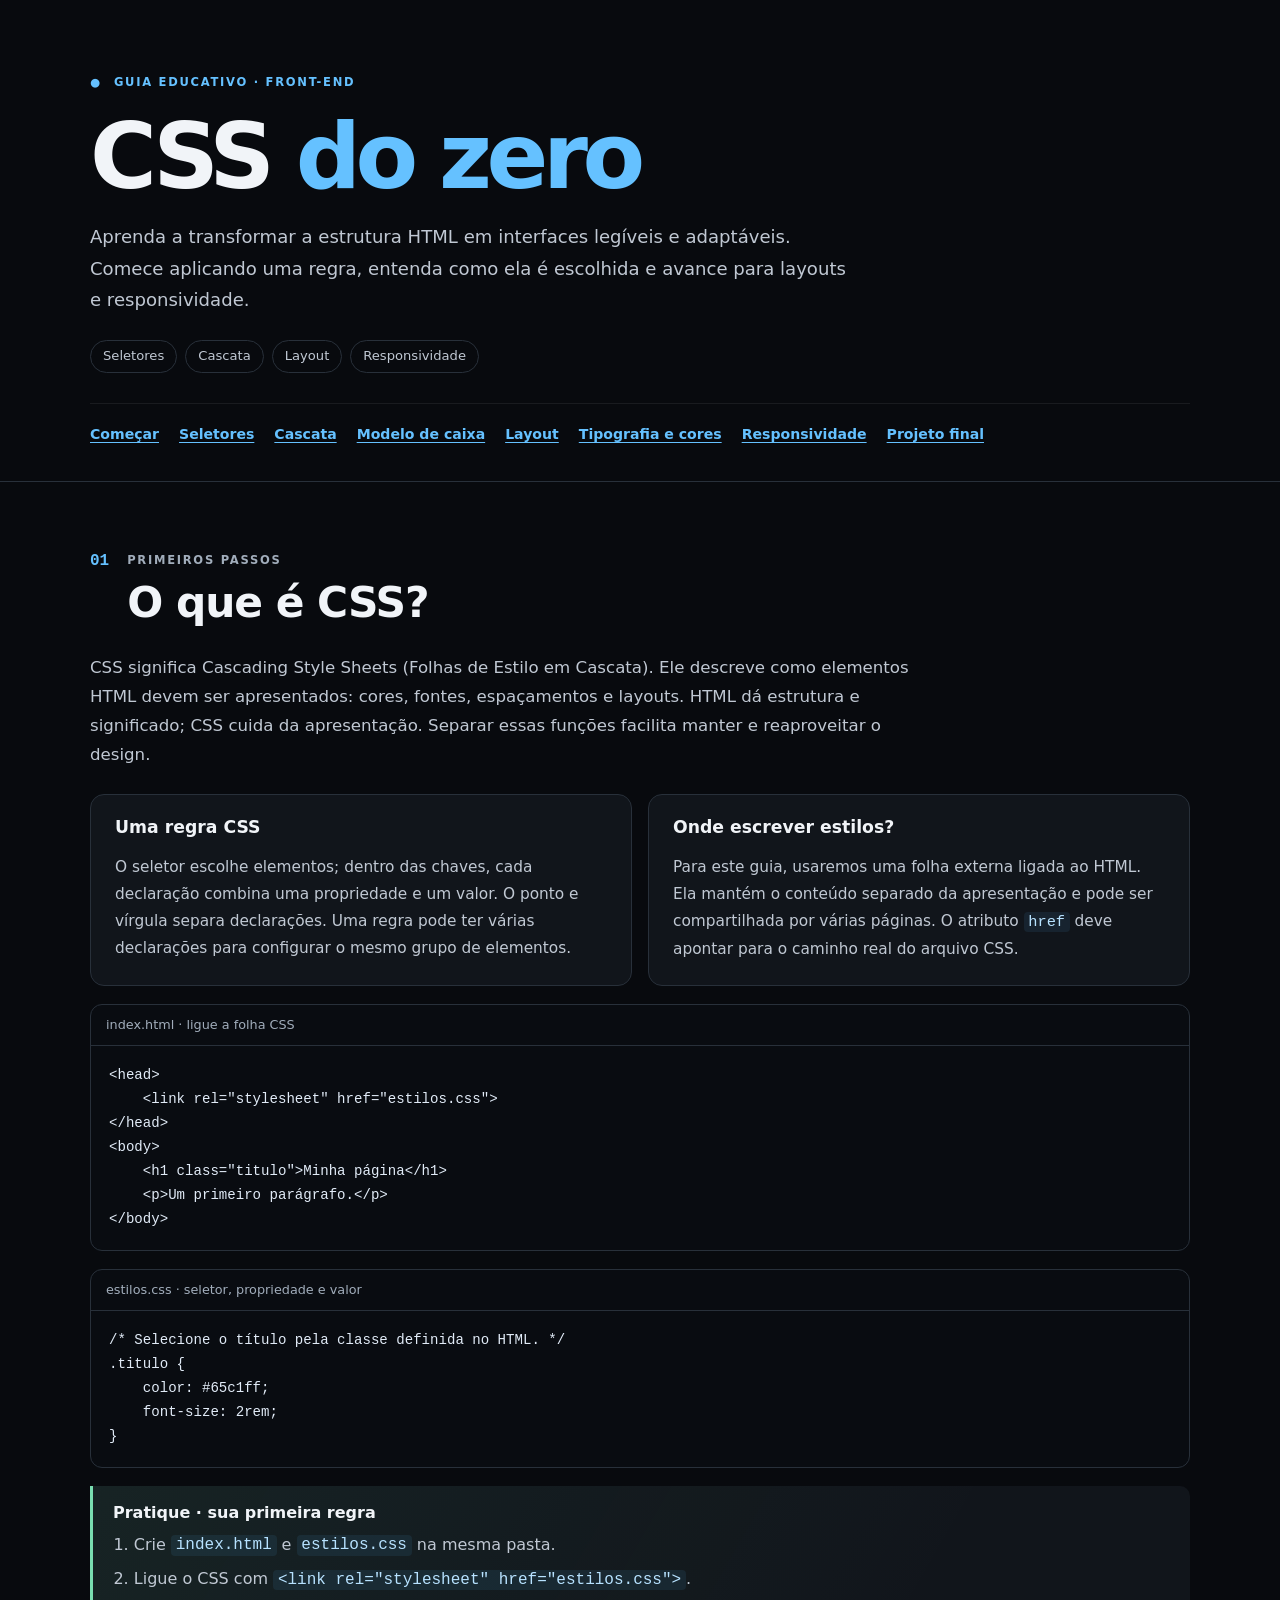
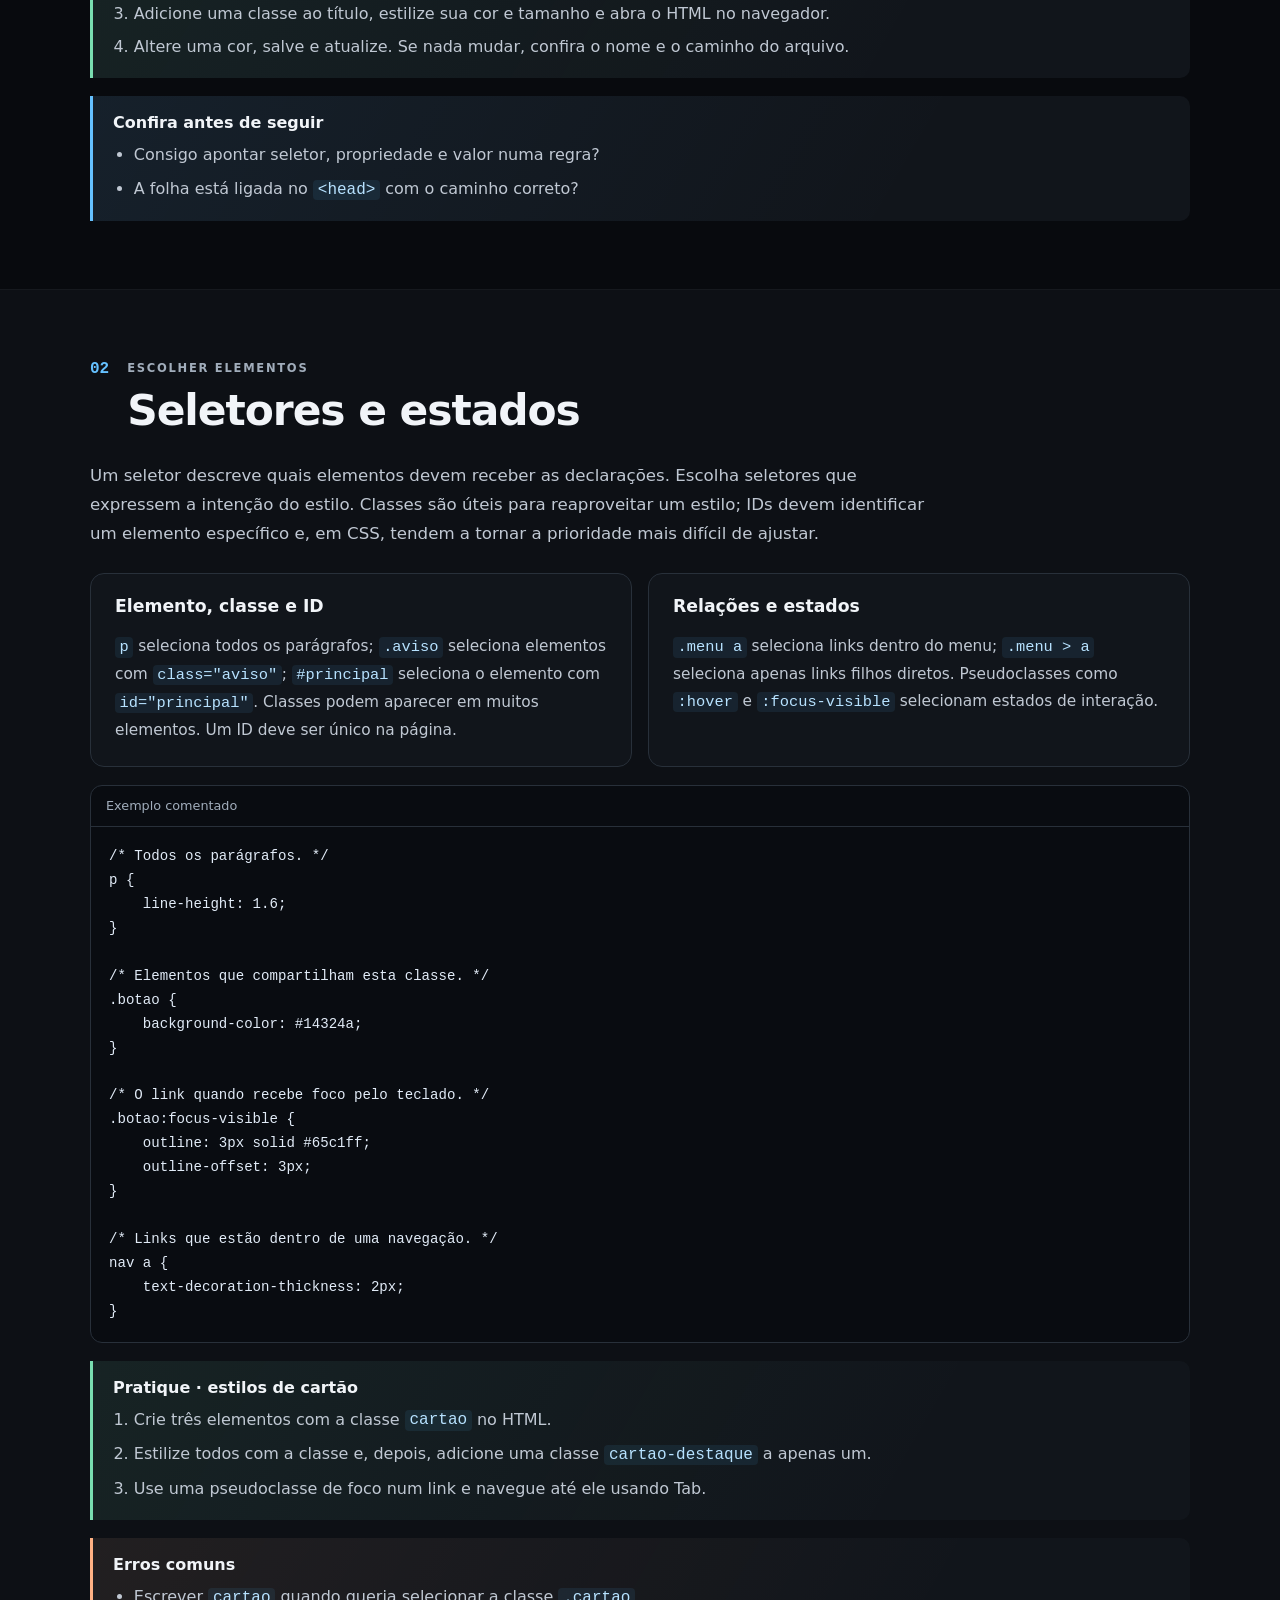
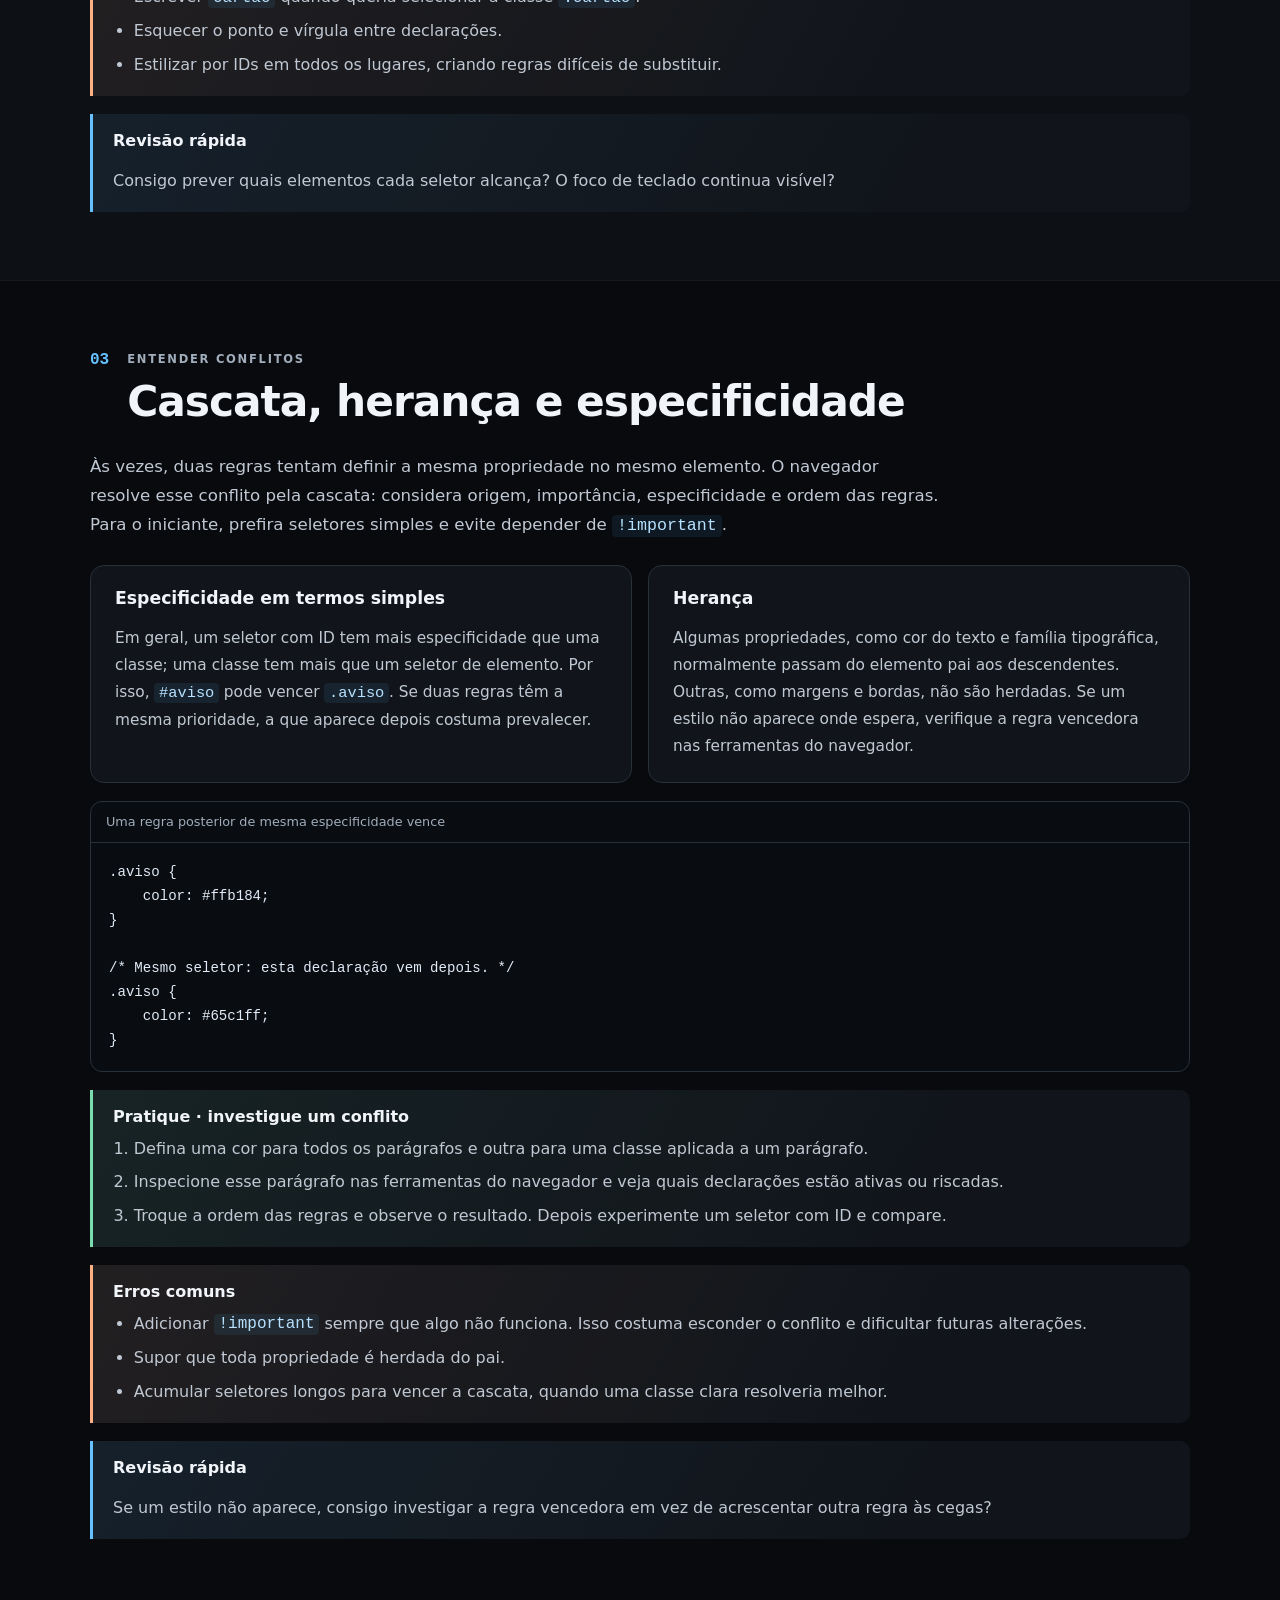
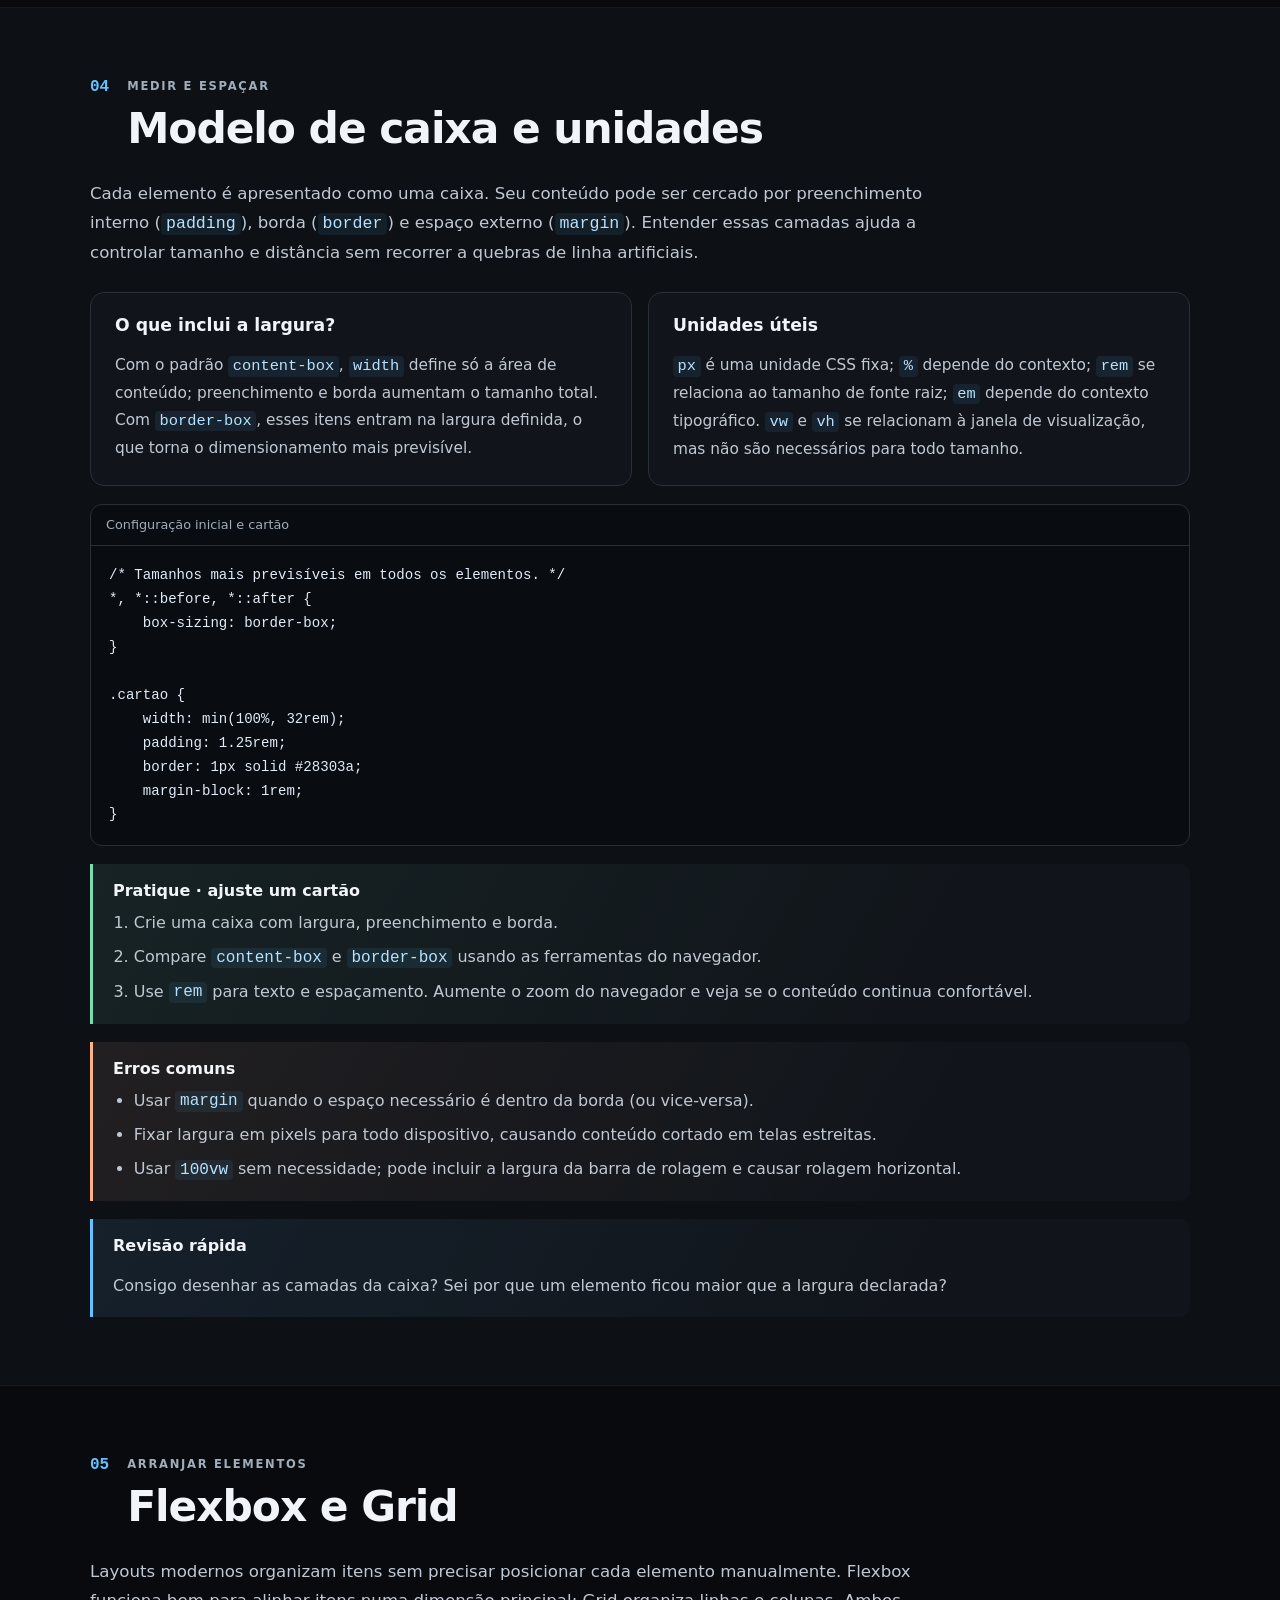
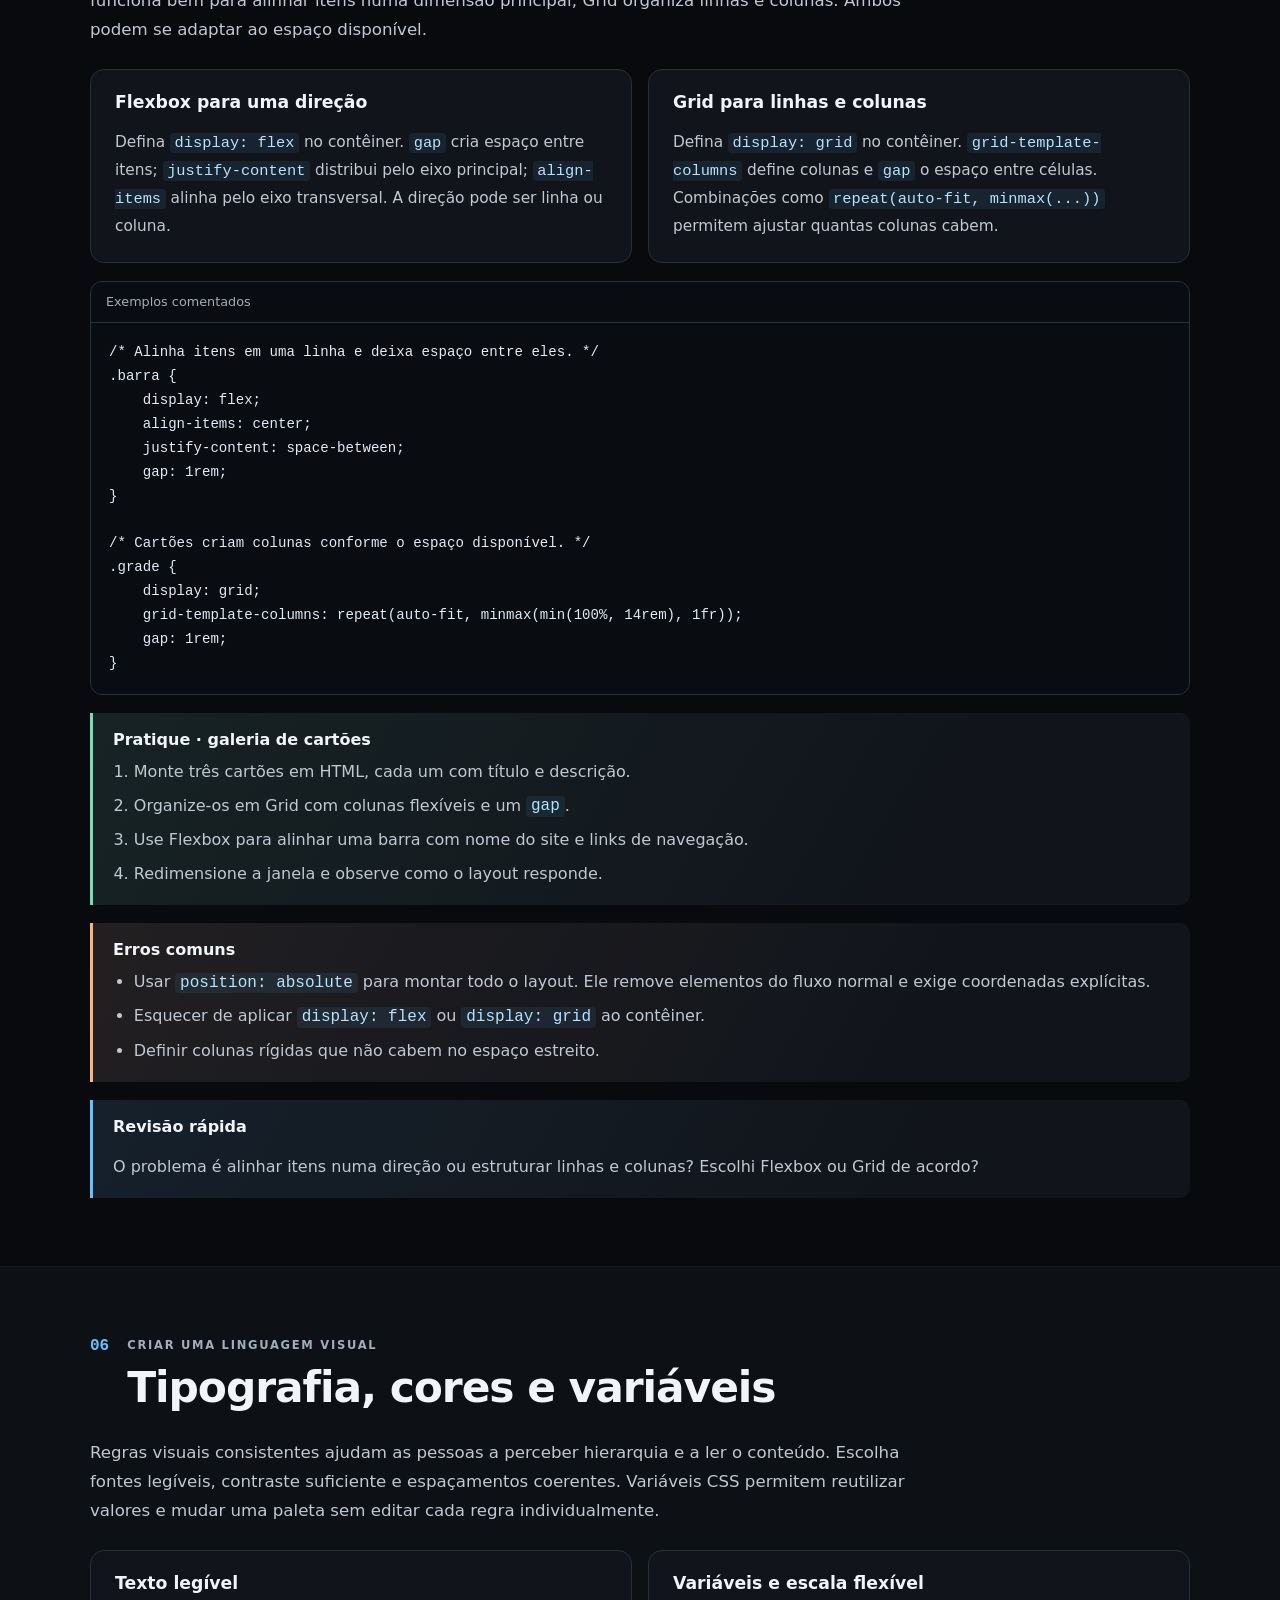
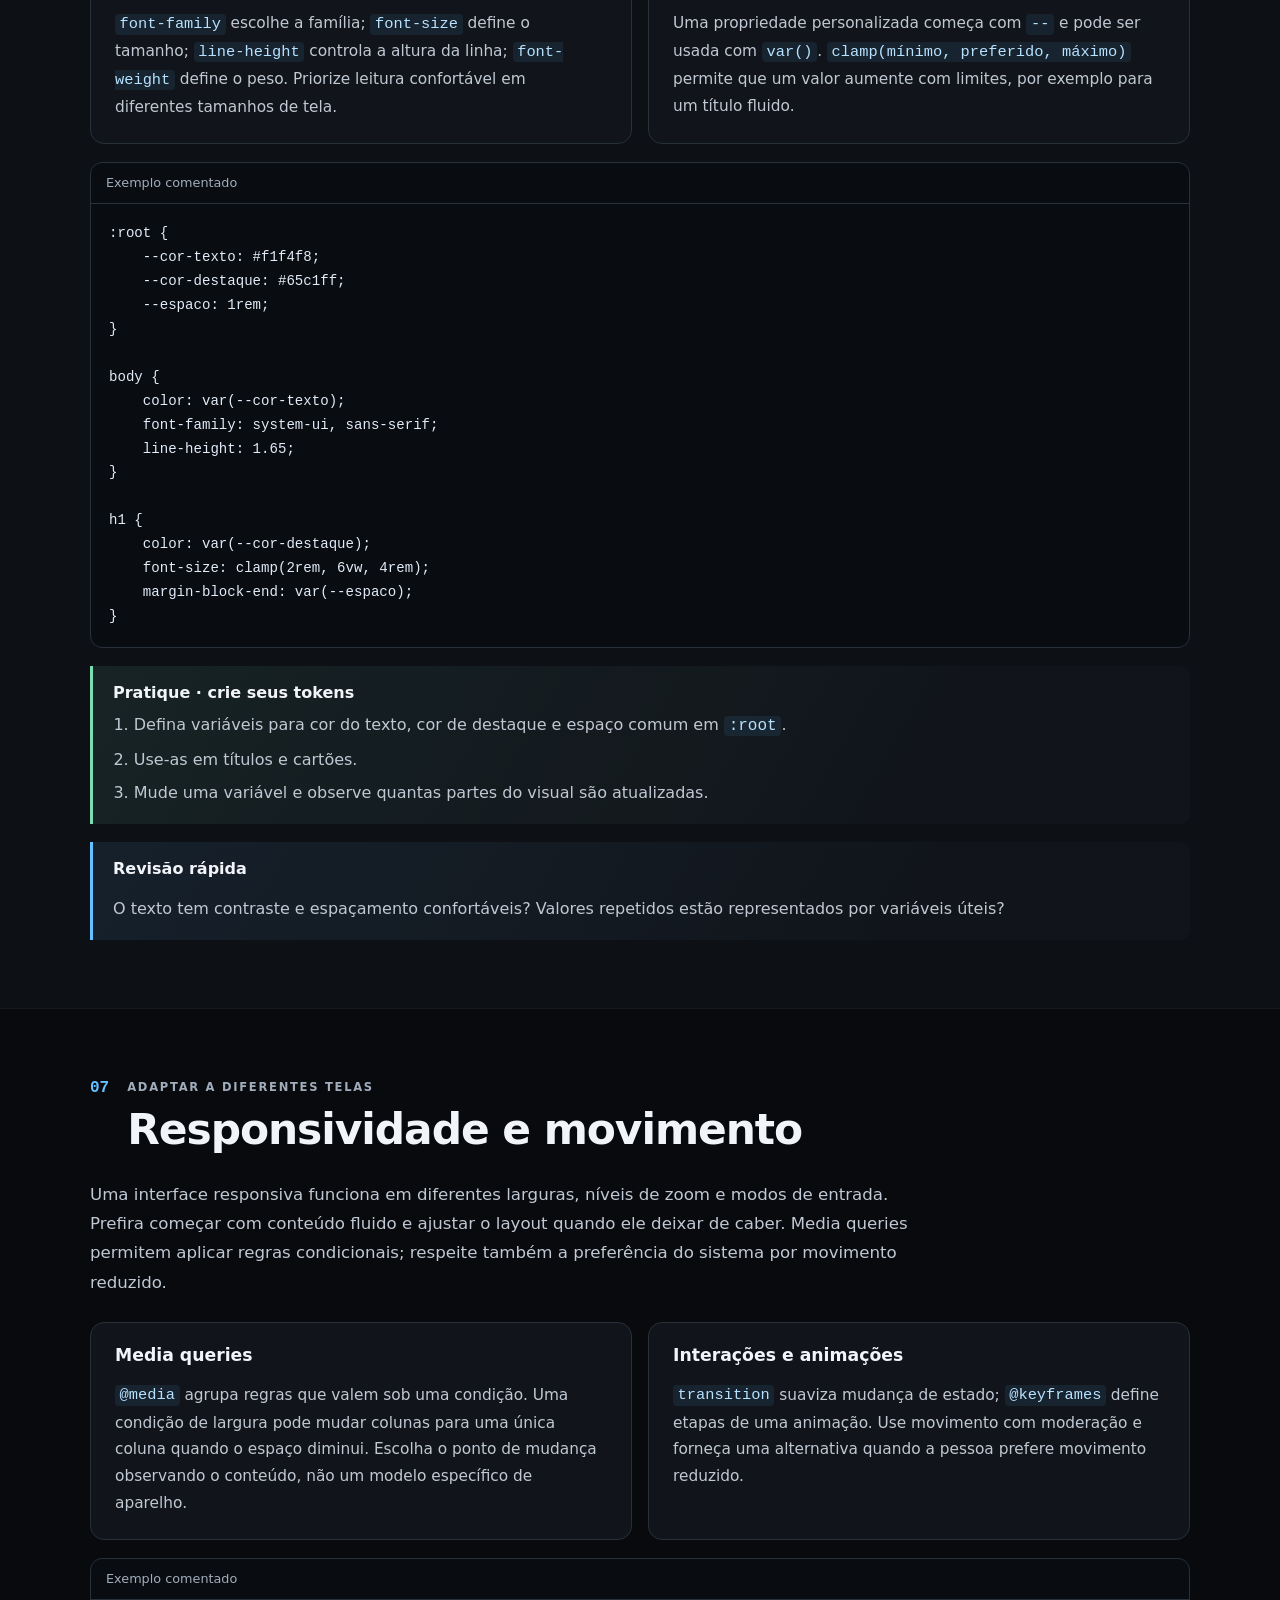
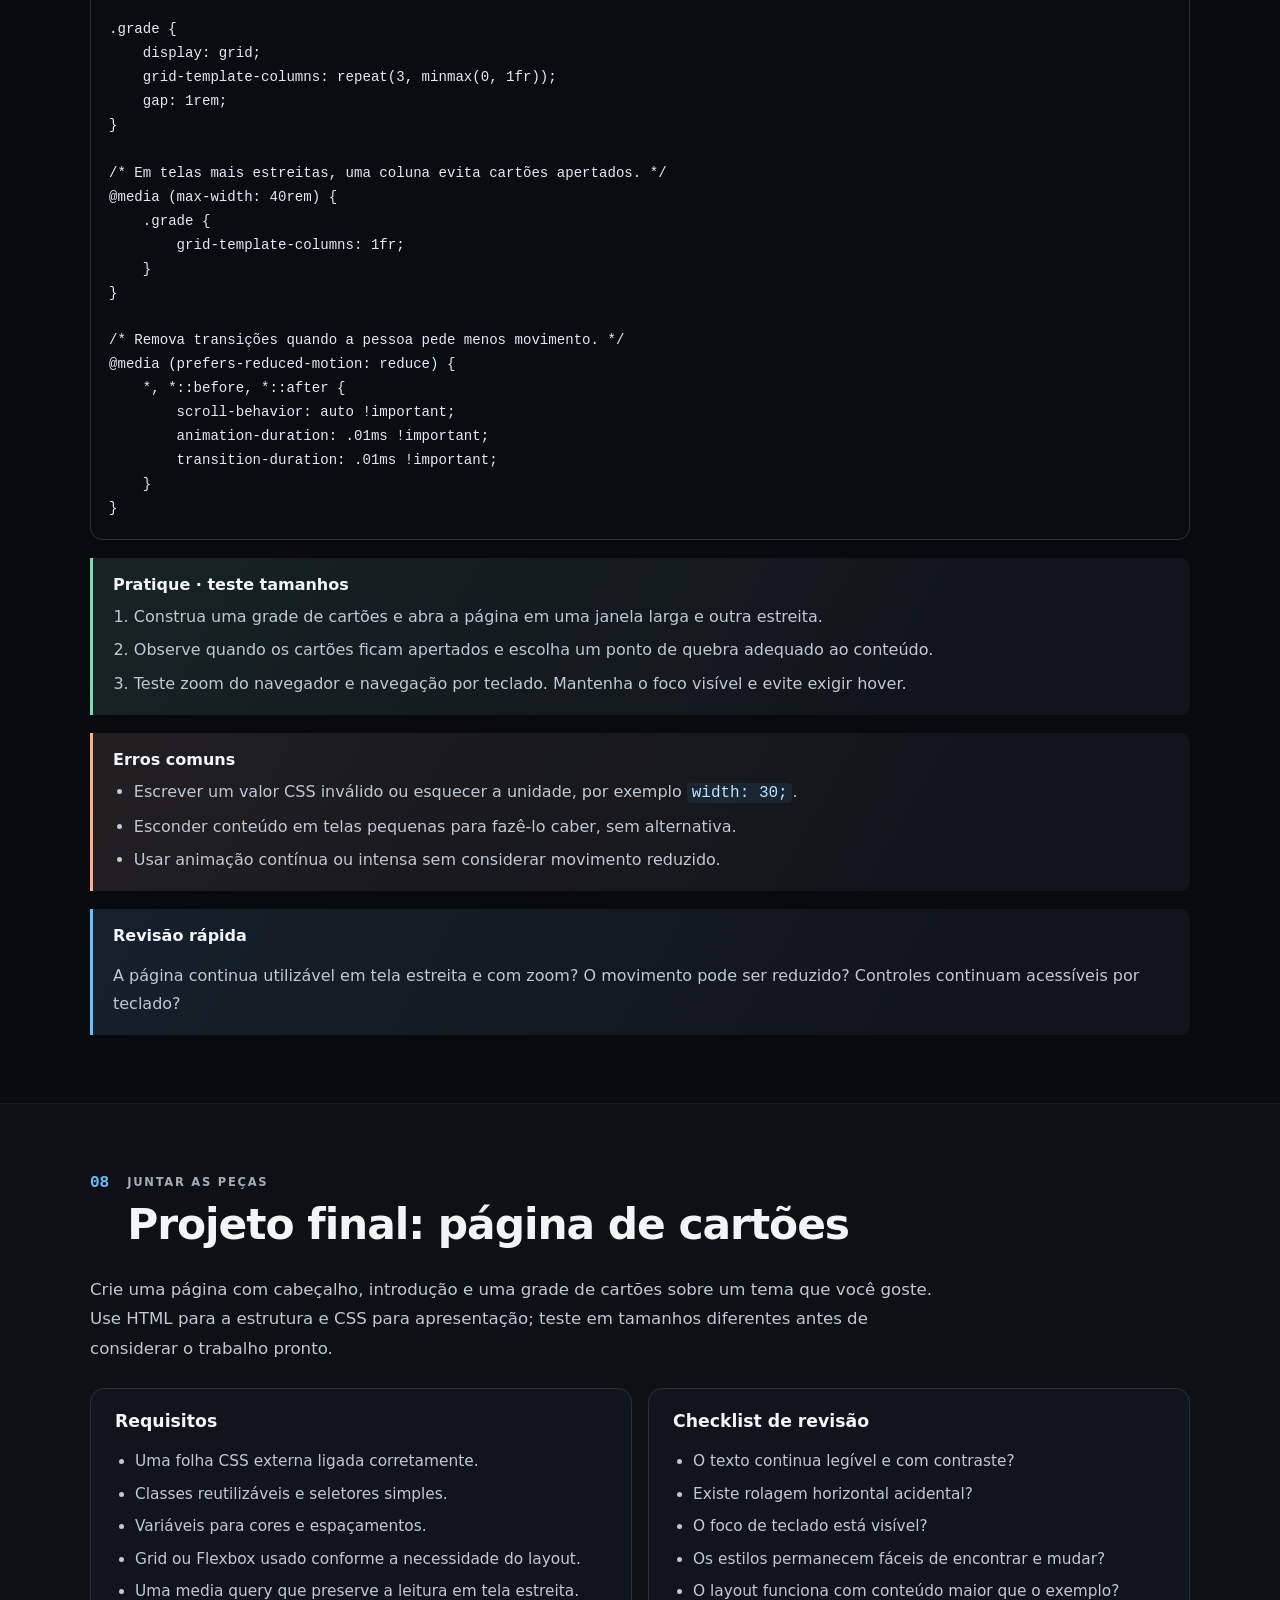
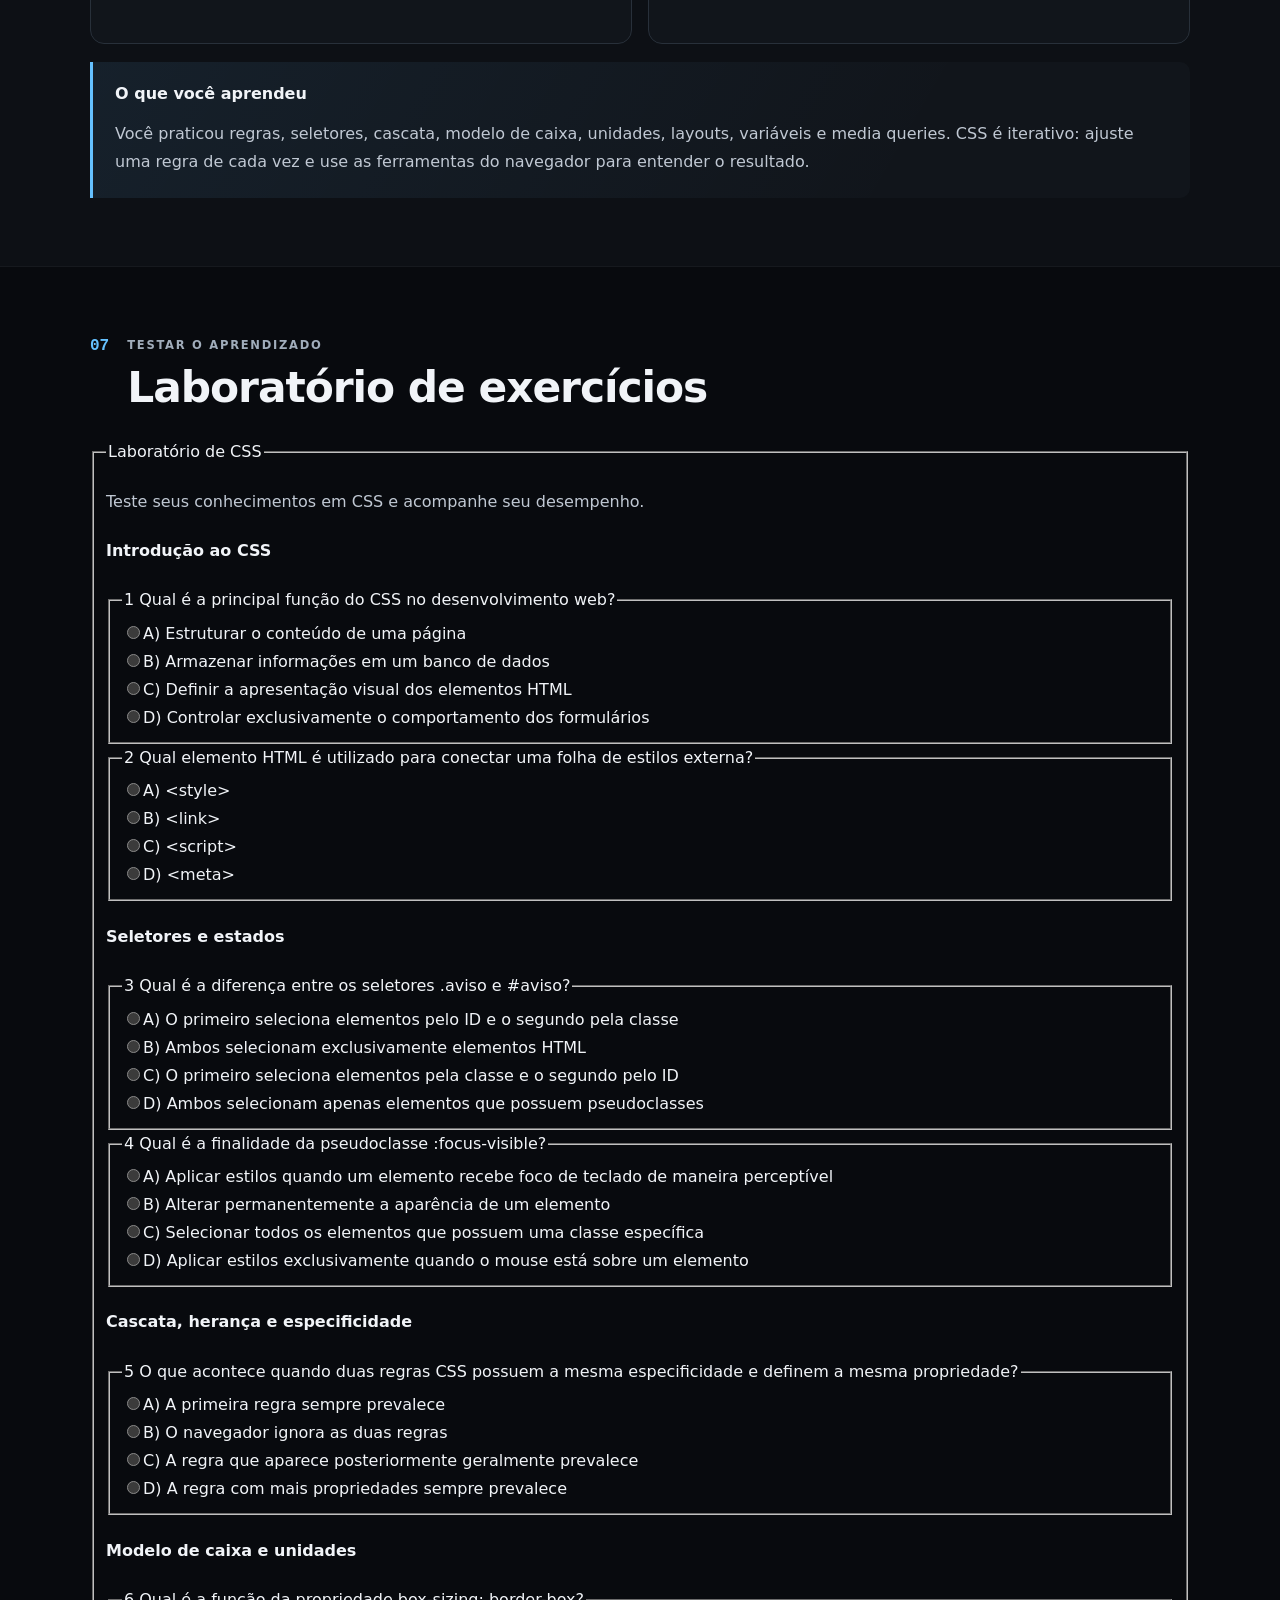
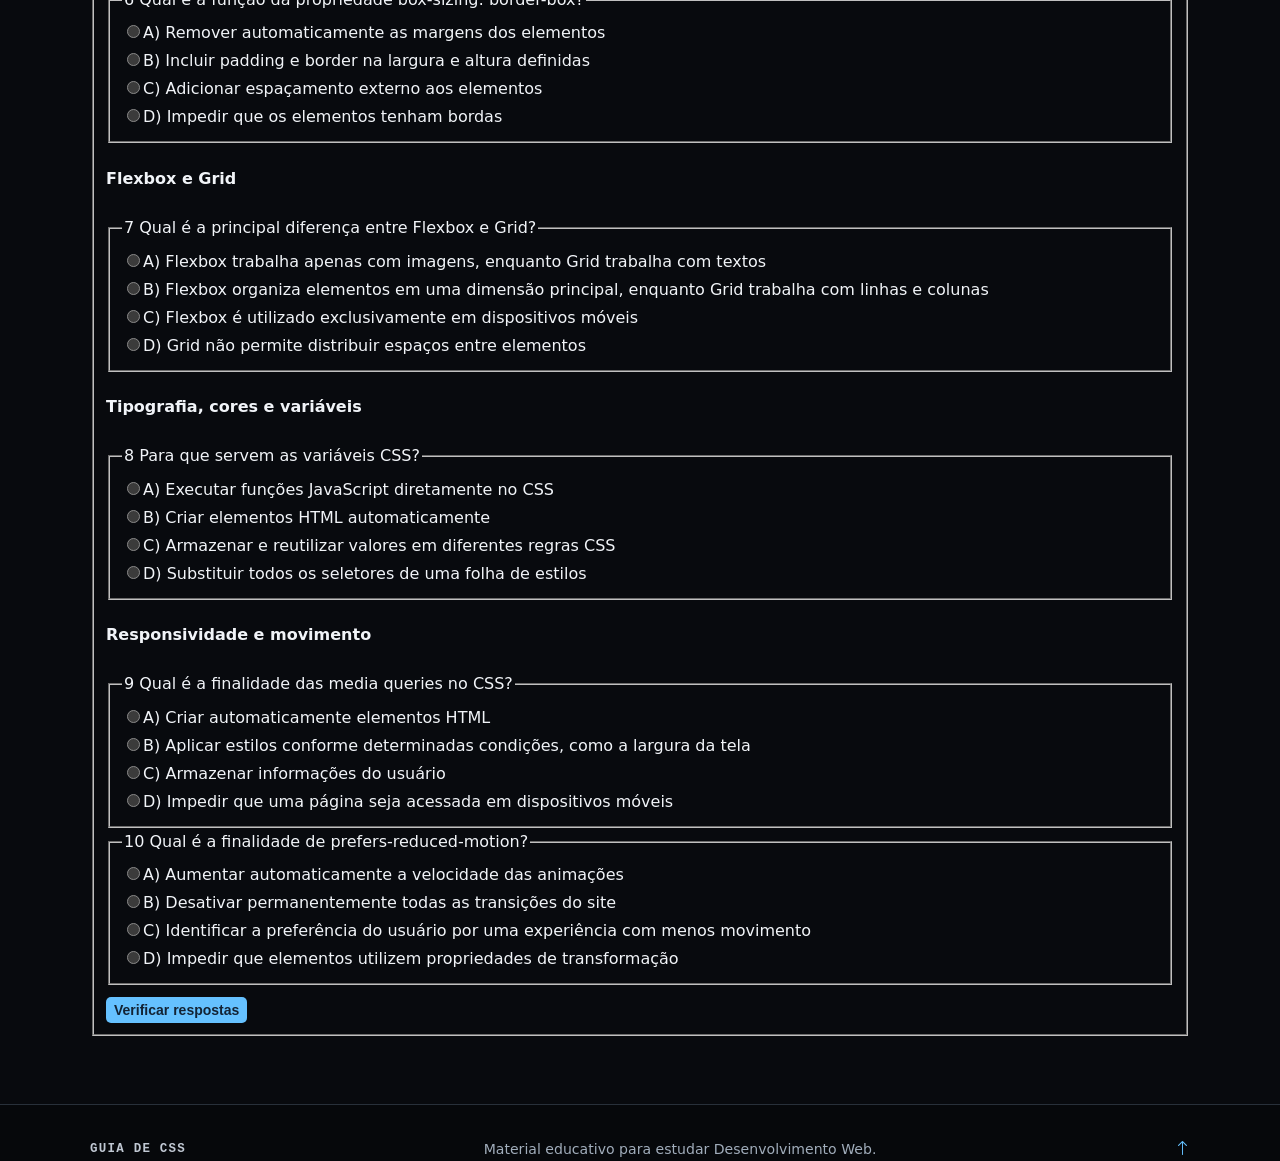
==== commit f286f389: "Adicionado laboratório" ====
--- a/Guia/css.html
+++ b/Guia/css.html
@@ -10,6 +10,9 @@
     <title>CSS do zero | Guia Front-end</title>
 
     <link rel="stylesheet" href="estilo/guia.css">
+    <link rel="stylesheet" 
+        href="https://cdn.jsdelivr.net/npm/bootstrap-icons@1.13.2/font/bootstrap-icons.min.css"
+    >
 </head>
 
 <body>
@@ -763,6 +766,42 @@
                 </aside>
             </div>
         </section>
+
+        <!--Seção 7: Laboratório de exercícios-->
+        <section id="laboratorio">
+            <div class="container">
+                <div class="heading">
+                    <span class="num">07</span>
+
+                    <div>
+                        <p class="label">TESTAR O APRENDIZADO</p>
+                        <h2>Laboratório de exercícios</h2>
+                    </div>
+                </div>
+
+                <div>
+                    <form id="form-laboratorio" action="">
+                        <fieldset>
+                            <legend>Laboratório de CSS</legend>
+                            <p>Teste seus conhecimentos em CSS e acompanhe seu desempenho.</p>
+
+                            <!-- As perguntas serão inseridas aqui via JS -->
+                            <div id="perguntas-container"></div>
+
+                            <button type="submit" class="btn-verificar">Verificar respostas</button>
+                        </fieldset>
+                    </form>
+
+                    <!-- Área de resultado -->
+                    <div id="resultado" class="resultado" hidden>
+                        <h3>Resultado</h3>
+                        <p id="pontuacao"></p>
+                        <div id="feedback-detalhado"></div>
+                        <button type="button" id="btn-refazer">Refazer exercício</button>
+                    </div>
+                </div>    
+            </div>
+        </section>
     </main>
 
     <footer class="site-footer">
@@ -771,8 +810,10 @@
 
             <p>Material educativo para estudar Desenvolvimento Web.</p>
 
-            <a href="#conteudo">Voltar ao início ↑</a>
+            <a href="#conteudo"><i class="bi bi-arrow-up"></i></a>
         </div>
     </footer>
+
+    <script src="script/quiz-CSS.js"></script>
 </body>
 </html>
--- a/Guia/estilo/guia.css
+++ b/Guia/estilo/guia.css
@@ -348,6 +348,25 @@
     display: block;
 }
 
+/* ========= LABOLATÓRIO ========= */
+#laboratorio button {
+    background: var(--blue);
+    color: var(--blue-soft);
+    border: none;
+    padding: 5px 8px;
+    font-weight: bolder;
+    font-size: 14px;
+    border-radius: 5px;
+    margin-top: 12px;
+    cursor: pointer;
+    transition: .3s ease;
+}
+
+#laboratorio button:hover {
+    background: var(--green);
+    transform: translateY(-3px);
+}
+
 /* ========= RODAPÉ ========= */
 .site-footer {
     border-top: 1px solid var(--border);
